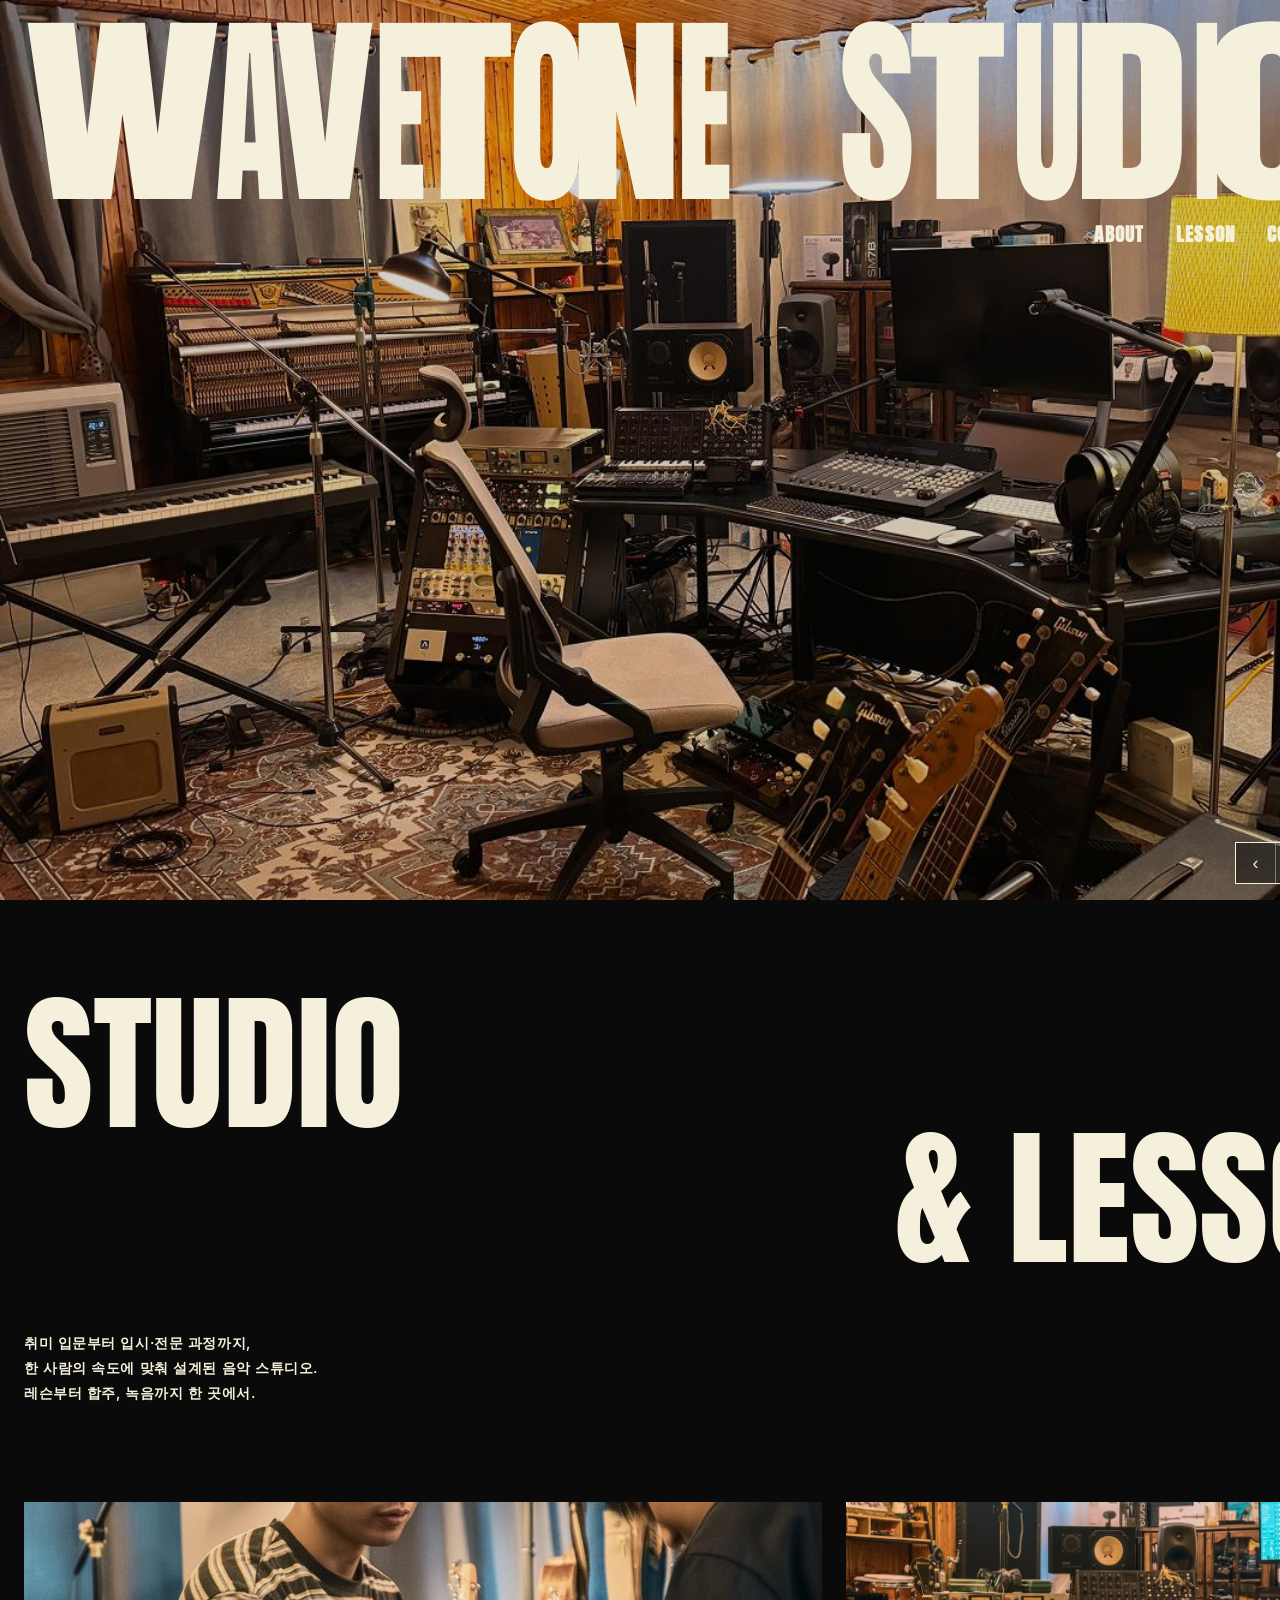
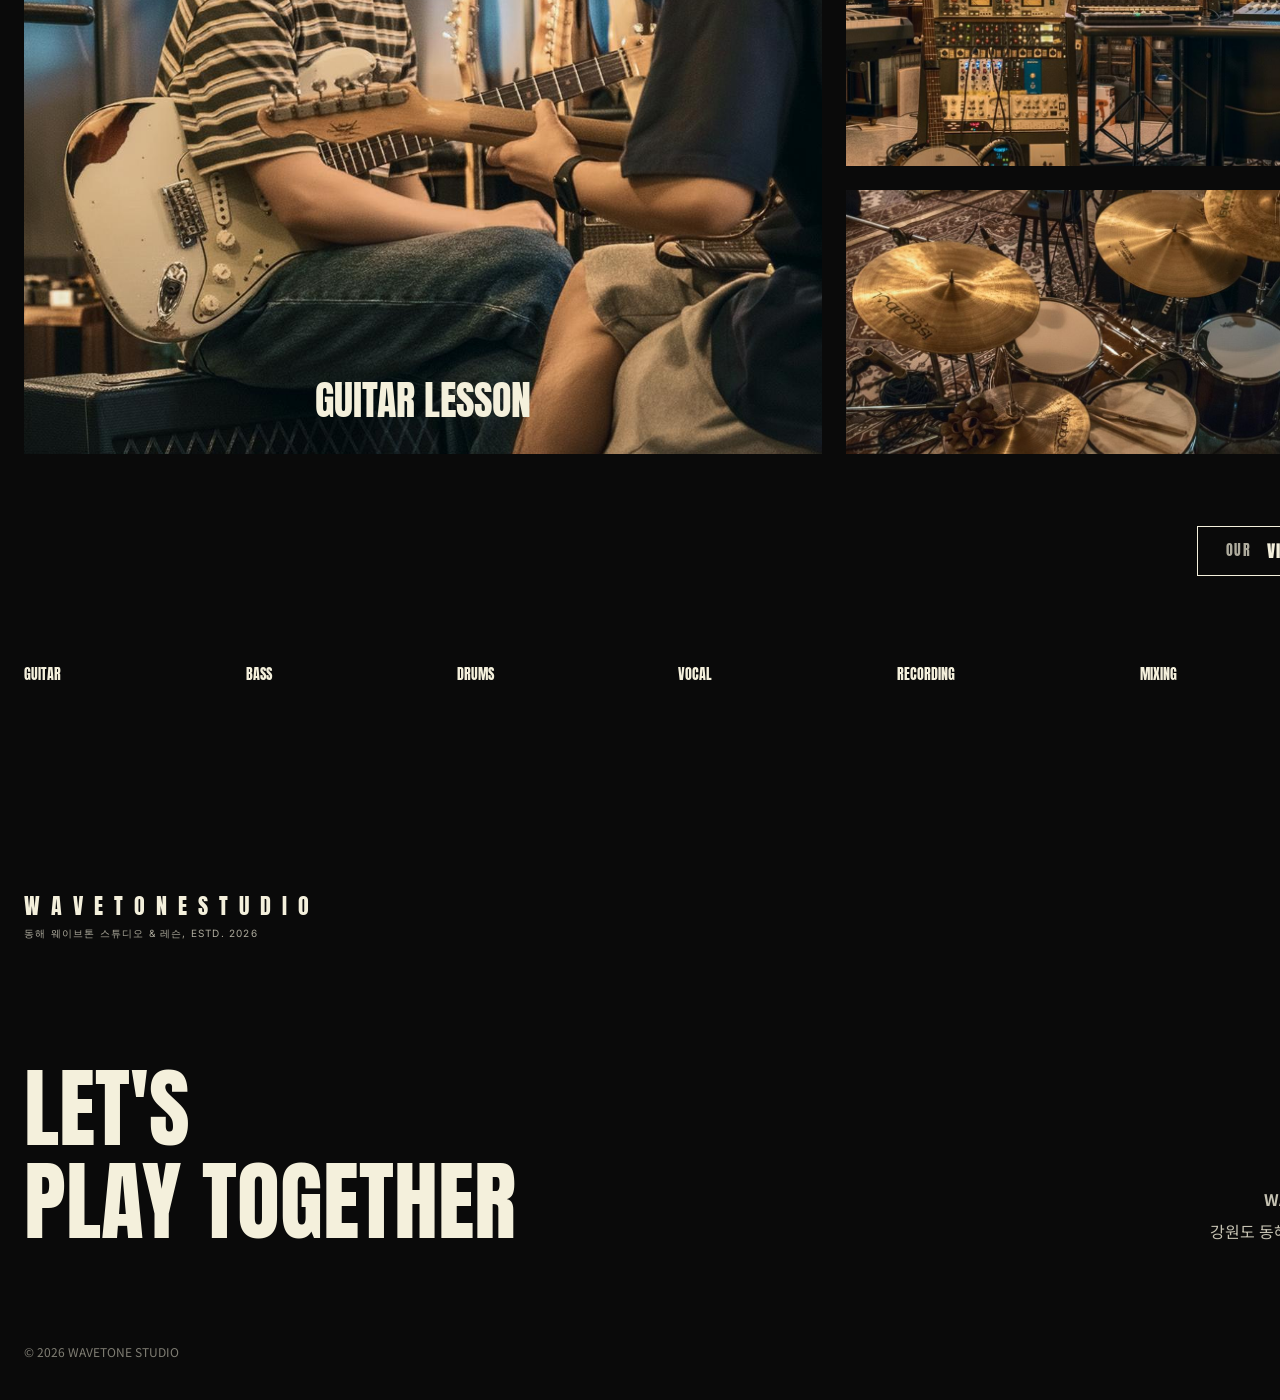
==== index.html @ f69ca67b "Initial release: Wavetone Studio website - Home: hero image slider, WAVETONE STUDIO wordmark, featur" ====
<!DOCTYPE html>
<html lang="ko">
<head>
<meta charset="utf-8">
<meta name="viewport" content="width=1440">
<title>Wavetone Studio</title>
<link rel="preconnect" href="https://fonts.googleapis.com">
<link rel="preconnect" href="https://fonts.gstatic.com" crossorigin>
<link href="https://fonts.googleapis.com/css2?family=Anton&family=IBM+Plex+Mono:wght@400;500&family=Inter:wght@400;600&family=Noto+Sans+KR:wght@400;500;600;700&display=swap" rel="stylesheet">
<style>
  html, body { margin: 0; padding: 0; background: #0A0A0A; }
  body { font-family: 'Noto Sans KR', sans-serif; color: #F4F0DC; -webkit-font-smoothing: antialiased; }
  a { color: #F4F0DC; text-decoration: none; }
  a:hover { color: #3055E8; }
  * { margin: 0; padding: 0; box-sizing: border-box; }
</style>
</head>
<body>
<div style="width: 1440px; margin: 0 auto; background: #0A0A0A;">

  <!-- Nav -->
  <div id="nav" style="position: fixed; top: 0; left: 50%; width: 1440px; margin-left: -720px; box-sizing: border-box; z-index: 50; display: flex; justify-content: flex-end; align-items: center; padding: 20px 24px; font-family: 'Anton', sans-serif; font-size: 19px; font-weight: 900; text-transform: uppercase; letter-spacing: 0.06em; transform: translateY(200px); will-change: transform;">
    <div style="display: flex; gap: 32px;">
      <a href="about.html" style="color: #F4F0DC;">About</a>
      <a href="lesson.html" style="color: #F4F0DC;">Lesson</a>
      <a href="https://www.instagram.com/wavetone_st/" target="_blank" rel="noopener" style="color: #F4F0DC;">Contact</a>
    </div>
  </div>

  <!-- Hero -->
  <section id="hero" style="position: sticky; top: 0; height: 900px; background: #0A0A0A; z-index: 0; overflow: hidden;">
    <div id="hero-images"></div>
    <div style="position: absolute; right: 20px; bottom: 16px; z-index: 3; display: flex; align-items: center; border: 1px solid #F4F0DC; background: rgba(10,10,10,0.45);">
      <button id="hero-prev" style="background: none; border: none; border-right: 1px solid rgba(244,240,220,0.4); color: #F4F0DC; width: 40px; height: 40px; font-size: 18px; cursor: pointer; padding: 0;">&#8249;</button>
      <a href="about.html#gallery" style="font-family: 'Apple Gothic', 'Noto Sans KR', sans-serif; font-size: 14px; font-weight: 500; letter-spacing: 0.1em; text-transform: uppercase; color: #F4F0DC; padding: 0 20px; line-height: 40px; transition: background 0.3s ease, color 0.3s ease;" onmouseover="this.style.background='#F4F0DC';this.style.color='#0A0A0A'" onmouseout="this.style.background='';this.style.color='#F4F0DC'">&#51204;&#52404; &#48372;&#44592;</a>
      <button id="hero-next" style="background: none; border: none; border-left: 1px solid rgba(244,240,220,0.4); color: #F4F0DC; width: 40px; height: 40px; font-size: 18px; cursor: pointer; padding: 0;">&#8250;</button>
    </div>
    <div id="hero-copy" style="position: absolute; top: 0; left: 0; right: 0; padding: 24px 24px 0 24px; will-change: transform, opacity;">
      <h1 style="font-family: 'Anton', sans-serif; font-weight: 400; font-size: 205px; line-height: 0.86; margin: 0; color: #F4F0DC; text-transform: uppercase; white-space: nowrap; display: flex; justify-content: space-between; align-items: baseline; width: 100%;"><span style="display: inline-block; transform: scaleX(1.35); transform-origin: left; margin-right: 0.19em;">W</span><span style="display: inline-block; transform: scaleX(0.7); transform-origin: left; margin-right: -0.23em;">A</span><span style="display: inline-block; transform: scaleX(1.05); transform-origin: left; margin-right: -0.01em;">V</span><span style="display: inline-block; transform: scaleX(0.6); transform-origin: left; margin-right: -0.26em;">E</span><span style="display: inline-block; transform: scaleX(1.25); transform-origin: left; margin-right: 0.05em;">T</span><span style="display: inline-block; transform: scaleX(0.75); transform-origin: left; margin-right: -0.22em;">O</span><span style="display: inline-block; transform: scaleX(1.1); transform-origin: left; margin-right: -0.01em;">N</span><span style="display: inline-block; transform: scaleX(0.65); transform-origin: left; margin-right: 0.35em;">E</span><span style="display: inline-block; transform: scaleX(0.8); transform-origin: left; margin-right: -0.15em;">S</span><span style="display: inline-block; transform: scaleX(1.2); transform-origin: left; margin-right: 0.08em;">T</span><span style="display: inline-block; transform: scaleX(0.7); transform-origin: left; margin-right: -0.21em;">U</span><span style="display: inline-block; transform: scaleX(1.15); transform-origin: left; margin-right: 0.06em;">D</span><span style="display: inline-block; transform: scaleX(0.6); transform-origin: left; margin-right: -0.03em;">I</span><span style="display: inline-block; transform: scaleX(1.35); transform-origin: right; margin-right: 0;">O</span><span style="font-family: 'Anton', sans-serif; font-size: 72px; font-weight: 700; align-self: flex-start; margin-left: 4px; line-height: 1; transform: none; letter-spacing: 0;">&trade;</span></h1>
    </div>
  </section>

  <!-- Featured -->
  <section id="featured" style="position: relative; z-index: 2; background: #0A0A0A; padding: 96px 24px 120px 24px; color: #F4F0DC; will-change: background-color;">
    <h2 style="font-family: 'Anton', sans-serif; font-weight: 400; font-size: 150px; line-height: 0.9; margin: 0; text-transform: uppercase;" data-scroll-only data-reveal>STUDIO</h2>
    <h2 style="font-family: 'Anton', sans-serif; font-weight: 400; font-size: 150px; line-height: 0.9; margin: 0; text-transform: uppercase; text-align: right;" data-scroll-only data-reveal>&amp; LESSON</h2>
    <p style="font-family: Inter, sans-serif; font-size: 14px; line-height: 1.8; text-transform: uppercase; letter-spacing: 0.04em; max-width: 380px; margin: 64px 0 0 0; font-weight: 600" data-reveal>취미 입문부터 입시·전문 과정까지,<br>한 사람의 속도에 맞춰 설계된 음악 스튜디오.<br>레슨부터 합주, 녹음까지 한 곳에서.</p>
    <div style="display: grid; grid-template-columns: minmax(0,1.4fr) minmax(0,1fr); column-gap: 24px; margin-top: 96px; align-items: end;" data-reveal>
      <a href="lesson.html" style="position: relative; overflow: hidden; display: block; cursor: pointer;">
        <img src="images/gallery-20.jpg" alt="Guitar Lesson" style="width: 100%; height: 552px; object-fit: cover; display: block; transition: transform 0.7s cubic-bezier(0.22,1,0.36,1);" onmouseover="this.style.transform='scale(1.03)'" onmouseout="this.style.transform=''">
        <p style="position: absolute; left: 0; right: 0; bottom: 32px; text-align: center; margin: 0; font-family: 'Anton', sans-serif; font-size: 40px; text-transform: uppercase; line-height: 1.1; color: #F4F0DC;">Guitar Lesson</p>
      </a>
      <div style="display: flex; flex-direction: column; gap: 24px;">
        <div style="position: relative; overflow: hidden;">
          <img src="images/gallery-21.jpg" alt="" style="width: 100%; height: 264px; object-fit: cover; display: block; transition: transform 0.7s cubic-bezier(0.22,1,0.36,1);" onmouseover="this.style.transform='scale(1.03)'" onmouseout="this.style.transform=''">
        </div>
        <div style="position: relative; overflow: hidden;">
          <img src="images/gallery-22.jpg" alt="" style="width: 100%; height: 264px; object-fit: cover; display: block; transition: transform 0.7s cubic-bezier(0.22,1,0.36,1);" onmouseover="this.style.transform='scale(1.03)'" onmouseout="this.style.transform=''">
        </div>
      </div>
    </div>
    <div style="display: flex; justify-content: flex-end; margin-top: 72px;" data-reveal>
      <a href="about.html#gallery" style="display: flex; align-items: center; gap: 16px; border: 1px solid #F4F0DC; padding: 12px 28px; font-family: 'Noto Sans KR', sans-serif; font-size: 13px; font-weight: 500; letter-spacing: 0.1em; text-transform: uppercase; color: #F4F0DC; transition: background 0.3s ease, color 0.3s ease;" onmouseover="this.style.background='#F4F0DC';this.style.color='#3055E8'" onmouseout="this.style.background='';this.style.color='#F4F0DC'">
        <span style="font-size: 14px; opacity: 0.7; font-family: Anton">OUR</span>
        <span style="font-weight: 900; font-family: Anton; font-size: 16px">View All</span>
        <span style="font-size: 14px; opacity: 0.7; font-family: Anton">SPACE</span>
      </a>
    </div>
    <div data-reveal style="display: flex; justify-content: space-between; margin-top: 88px; font-family: 'Noto Sans KR', sans-serif; font-size: 11px; text-transform: uppercase; opacity: 0.8;">
      <span style="font-family: Anton; font-size: 14px">Guitar</span><span style="font-family: Anton; font-size: 14px">Bass</span><span style="font-family: Anton; font-size: 14px">Drums</span><span style="font-family: Anton; font-size: 14px">Vocal</span><span style="font-family: Anton; font-size: 14px">Recording</span><span style="font-family: Anton; font-size: 14px">Mixing</span><span style="font-family: Anton; font-size: 14px">Ensemble</span>
    </div>
  </section>

  <!-- Footer -->
  <footer style="position: relative; z-index: 2; background: #0A0A0A; color: #F4F0DC; padding: 88px 24px 40px 24px;">
    <div style="display: grid; grid-template-columns: minmax(0,1.2fr) minmax(0,1fr); column-gap: 96px;">
      <div style="display: flex; flex-direction: column; justify-content: space-between;">
        <div>
          <div style="font-family: Anton, sans-serif; font-size: 22px; letter-spacing: 0.5em; text-transform: uppercase; line-height: 1.2">WAVETONESTUDIO</div>
          <div style="font-family: Inter, sans-serif; font-size: 10px; letter-spacing: 0.12em; text-transform: uppercase; opacity: 0.7; margin-top: 8px"><span style="letter-spacing: 1.2px;">동해 웨이브톤 스튜디오 &amp; 레슨,</span>&nbsp;ESTD. 2026</div>
        </div>
        <h2 data-reveal style="font-family: 'Anton', sans-serif; font-weight: 400; font-size: 88px; line-height: 1.06; margin: 120px 0 0 0; text-transform: uppercase;">Let's<br>Play Together</h2>
      </div>
      <div style="font-family: 'Noto Sans KR', sans-serif; font-size: 13px; line-height: 2; text-transform: uppercase; text-align: right; display: flex; flex-direction: column; justify-content: flex-end;">
        <p style="margin: 0; font-size: 16px">문의<br><a href="https://www.instagram.com/wavetone_st/" target="_blank" rel="noopener" style="color: #F4F0DC; text-decoration: underline; text-underline-offset: 4px;">@wavetone_st</a></p>
        <p style="margin: 48px 0 0 0; opacity: 0.8; font-size: 16px"><b>Wavetone Studio</b><br>강원도 동해시 한섬로 28-4, 2F</p>
      </div>
    </div>
    <div style="display: flex; justify-content: space-between; margin-top: 96px; font-family: 'Noto Sans KR', sans-serif; font-size: 10px; text-transform: uppercase; opacity: 0.5;">
      <span style="font-size: 12px">&copy; 2026 Wavetone Studio</span>
      <span style="font-size: 12px">Sound First</span>
    </div>
  </footer>
</div>

<script>
(function() {
  // Hero image slider
  var heroImgs = [
    'images/gallery-01.jpg',
    'images/gallery-02.jpg',
    'images/gallery-03.jpg',
    'images/gallery-07.jpg',
    'images/gallery-08.jpg',
    'images/gallery-20.jpg',
    'images/gallery-24.jpg'
  ];
  var currentHero = 0;
  var container = document.getElementById('hero-images');

  heroImgs.forEach(function(src, idx) {
    var img = document.createElement('img');
    img.src = src;
    img.alt = '';
    img.style.cssText = 'position:absolute;inset:0;width:100%;height:100%;object-fit:cover;opacity:' + (idx === 0 ? '0.82' : '0') + ';transition:opacity 0.6s ease;z-index:0;';
    container.appendChild(img);
  });

  function showHero(idx) {
    var imgs = container.querySelectorAll('img');
    imgs.forEach(function(img, i) {
      img.style.opacity = i === idx ? '0.82' : '0';
    });
    currentHero = idx;
  }

  document.getElementById('hero-next').addEventListener('click', function() {
    showHero((currentHero + 1) % heroImgs.length);
  });
  document.getElementById('hero-prev').addEventListener('click', function() {
    showHero((currentHero - 1 + heroImgs.length) % heroImgs.length);
  });

  // Autoplay
  setInterval(function() {
    if (document.hidden) return;
    showHero((currentHero + 1) % heroImgs.length);
  }, 6000);

  // Scroll reveal
  var revealEls = Array.from(document.querySelectorAll('[data-reveal]'));
  revealEls.forEach(function(el) {
    el.style.opacity = '0';
    el.style.transform = 'translateY(48px)';
    el.style.transition = 'opacity 0.9s cubic-bezier(0.22,1,0.36,1), transform 0.9s cubic-bezier(0.22,1,0.36,1)';
  });

  var scrolledOnce = false;
  var io = new IntersectionObserver(function(entries) {
    entries.forEach(function(en) {
      if (en.target.hasAttribute('data-scroll-only') && window.scrollY < 10) return;
      if (en.isIntersecting) {
        en.target.style.opacity = '1';
        en.target.style.transform = 'translateY(0)';
      } else {
        en.target.style.opacity = '0';
        en.target.style.transform = 'translateY(48px)';
      }
    });
  }, { threshold: 0.15 });
  revealEls.forEach(function(el) { io.observe(el); });

  // Scroll effects
  window.addEventListener('scroll', function() {
    var y = window.scrollY;

    // First scroll trigger for data-scroll-only elements
    if (y > 2 && !scrolledOnce) {
      scrolledOnce = true;
      document.querySelectorAll('[data-scroll-only]').forEach(function(el) {
        var r = el.getBoundingClientRect();
        if (r.top < window.innerHeight && r.bottom > 0) {
          el.style.opacity = '1';
          el.style.transform = 'translateY(0)';
        }
      });
    }

    // Featured section color transition (black -> blue)
    var feat = document.getElementById('featured');
    if (feat) {
      var t = Math.min(1, Math.max(0, y / 700));
      var mix = function(a, b) { return Math.round(a + (b - a) * t); };
      feat.style.backgroundColor = 'rgb(' + mix(10, 48) + ',' + mix(10, 85) + ',' + mix(10, 232) + ')';
    }

    // Nav slide in
    var nav = document.getElementById('nav');
    if (nav) nav.style.transform = 'translateY(' + Math.max(0, 200 - y) + 'px)';

    // Hero copy parallax fade
    var copy = document.getElementById('hero-copy');
    if (copy) {
      copy.style.transform = 'translateY(' + Math.min(y * 0.18, 160) + 'px)';
      copy.style.opacity = String(Math.max(0, 1 - y / 700));
    }
  }, { passive: true });
})();
</script>
</body>
</html>
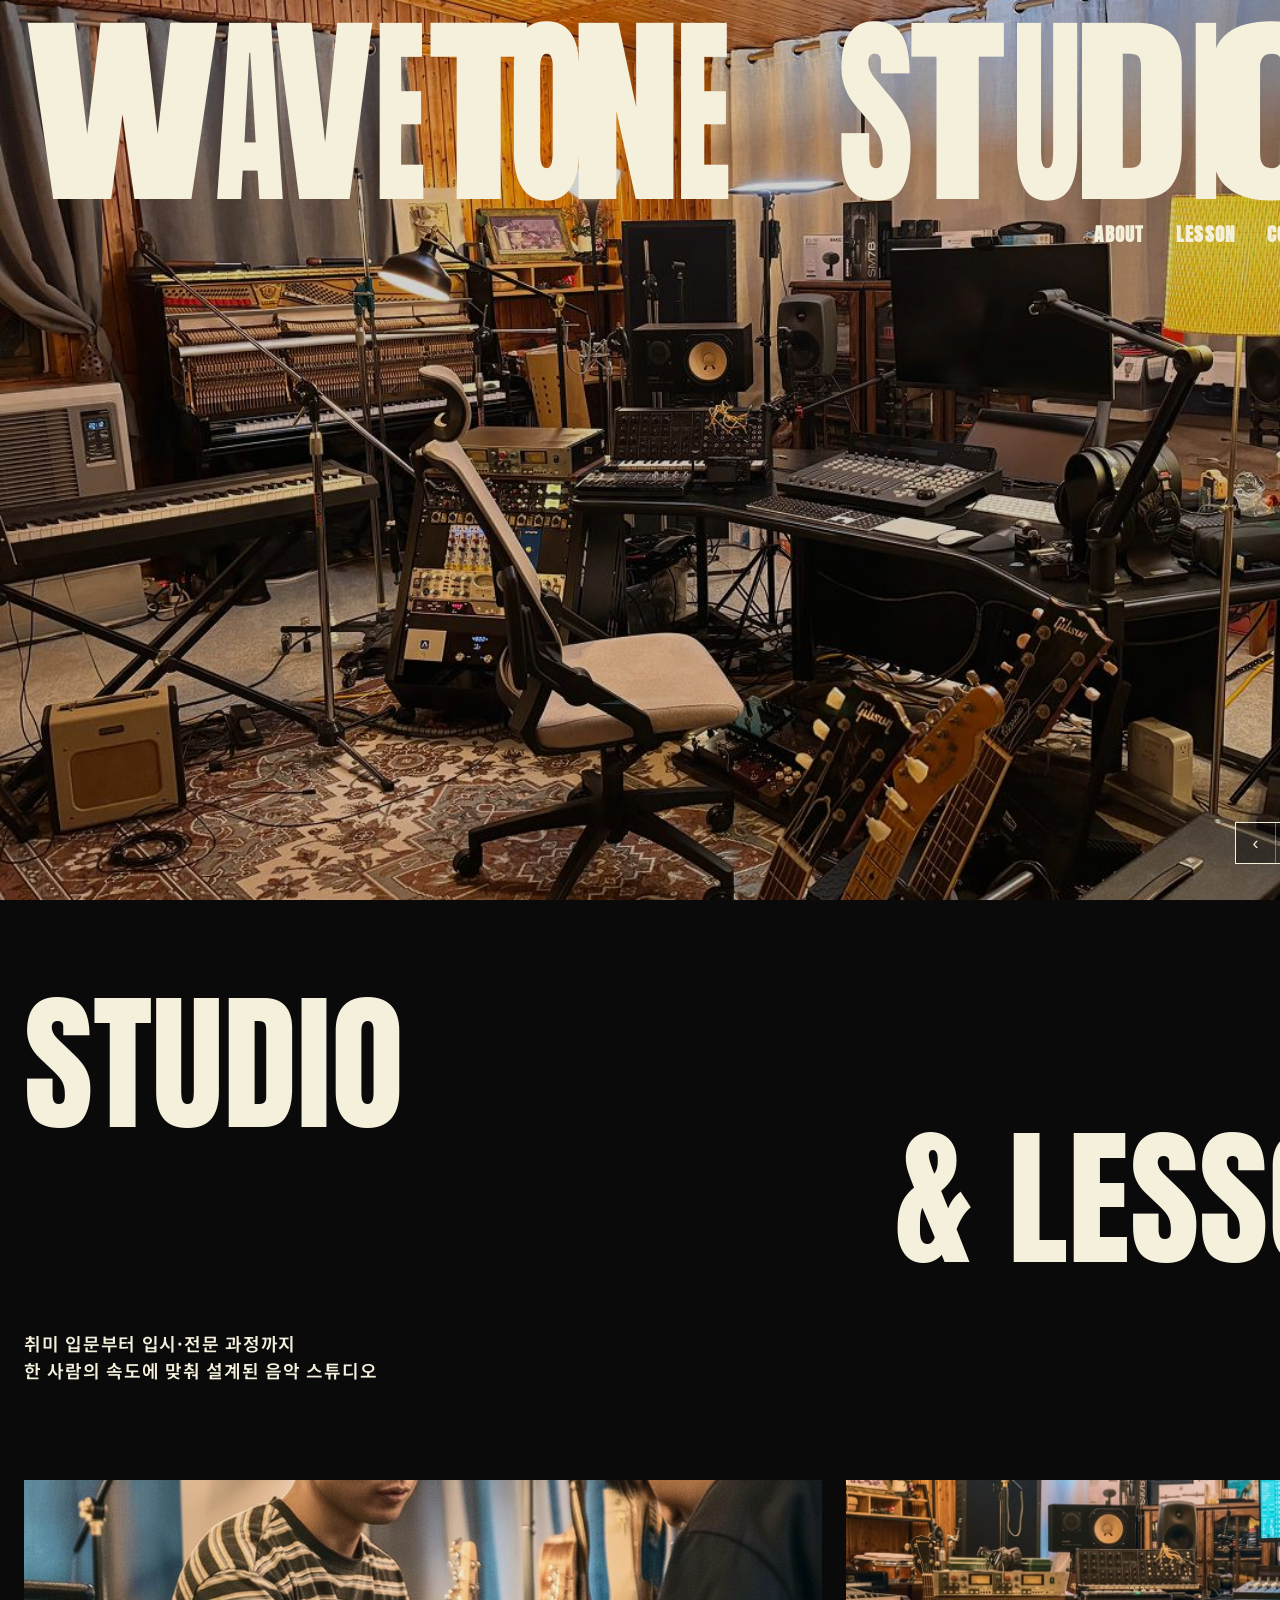
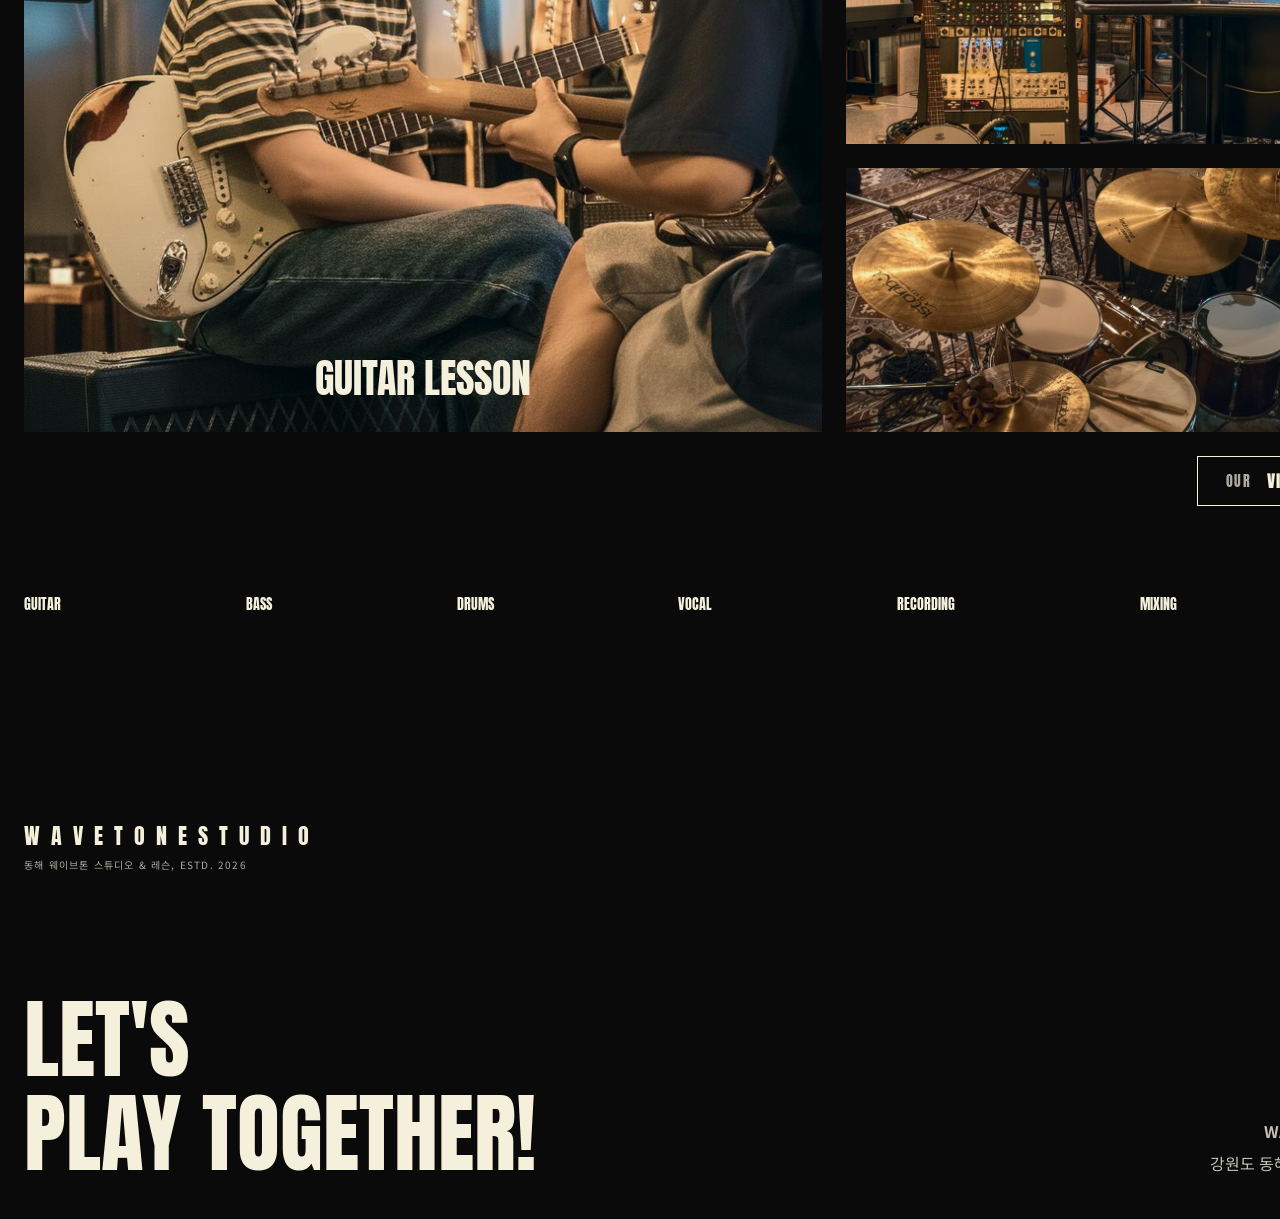
==== commit fc3163fe: "Apply design revision v2 - Hero controls: bottom 16px -> 36px - Wordmark E/T letter spacing adjusted" ====
--- a/index.html
+++ b/index.html
@@ -30,13 +30,13 @@
   <!-- Hero -->
   <section id="hero" style="position: sticky; top: 0; height: 900px; background: #0A0A0A; z-index: 0; overflow: hidden;">
     <div id="hero-images"></div>
-    <div style="position: absolute; right: 20px; bottom: 16px; z-index: 3; display: flex; align-items: center; border: 1px solid #F4F0DC; background: rgba(10,10,10,0.45);">
+    <div style="position: absolute; right: 20px; bottom: 36px; z-index: 3; display: flex; align-items: center; border: 1px solid #F4F0DC; background: rgba(10,10,10,0.45);">
       <button id="hero-prev" style="background: none; border: none; border-right: 1px solid rgba(244,240,220,0.4); color: #F4F0DC; width: 40px; height: 40px; font-size: 18px; cursor: pointer; padding: 0;">&#8249;</button>
-      <a href="about.html#gallery" style="font-family: 'Apple Gothic', 'Noto Sans KR', sans-serif; font-size: 14px; font-weight: 500; letter-spacing: 0.1em; text-transform: uppercase; color: #F4F0DC; padding: 0 20px; line-height: 40px; transition: background 0.3s ease, color 0.3s ease;" onmouseover="this.style.background='#F4F0DC';this.style.color='#0A0A0A'" onmouseout="this.style.background='';this.style.color='#F4F0DC'">&#51204;&#52404; &#48372;&#44592;</a>
+      <a href="about.html#gallery" style="font-family: 'Noto Sans KR', sans-serif; font-size: 14px; font-weight: 500; letter-spacing: 0.1em; text-transform: uppercase; color: #F4F0DC; padding: 0 20px; line-height: 40px; transition: background 0.3s ease, color 0.3s ease;" onmouseover="this.style.background='#F4F0DC';this.style.color='#0A0A0A'" onmouseout="this.style.background='';this.style.color='#F4F0DC'">&#51204;&#52404; &#48372;&#44592;</a>
       <button id="hero-next" style="background: none; border: none; border-left: 1px solid rgba(244,240,220,0.4); color: #F4F0DC; width: 40px; height: 40px; font-size: 18px; cursor: pointer; padding: 0;">&#8250;</button>
     </div>
     <div id="hero-copy" style="position: absolute; top: 0; left: 0; right: 0; padding: 24px 24px 0 24px; will-change: transform, opacity;">
-      <h1 style="font-family: 'Anton', sans-serif; font-weight: 400; font-size: 205px; line-height: 0.86; margin: 0; color: #F4F0DC; text-transform: uppercase; white-space: nowrap; display: flex; justify-content: space-between; align-items: baseline; width: 100%;"><span style="display: inline-block; transform: scaleX(1.35); transform-origin: left; margin-right: 0.19em;">W</span><span style="display: inline-block; transform: scaleX(0.7); transform-origin: left; margin-right: -0.23em;">A</span><span style="display: inline-block; transform: scaleX(1.05); transform-origin: left; margin-right: -0.01em;">V</span><span style="display: inline-block; transform: scaleX(0.6); transform-origin: left; margin-right: -0.26em;">E</span><span style="display: inline-block; transform: scaleX(1.25); transform-origin: left; margin-right: 0.05em;">T</span><span style="display: inline-block; transform: scaleX(0.75); transform-origin: left; margin-right: -0.22em;">O</span><span style="display: inline-block; transform: scaleX(1.1); transform-origin: left; margin-right: -0.01em;">N</span><span style="display: inline-block; transform: scaleX(0.65); transform-origin: left; margin-right: 0.35em;">E</span><span style="display: inline-block; transform: scaleX(0.8); transform-origin: left; margin-right: -0.15em;">S</span><span style="display: inline-block; transform: scaleX(1.2); transform-origin: left; margin-right: 0.08em;">T</span><span style="display: inline-block; transform: scaleX(0.7); transform-origin: left; margin-right: -0.21em;">U</span><span style="display: inline-block; transform: scaleX(1.15); transform-origin: left; margin-right: 0.06em;">D</span><span style="display: inline-block; transform: scaleX(0.6); transform-origin: left; margin-right: -0.03em;">I</span><span style="display: inline-block; transform: scaleX(1.35); transform-origin: right; margin-right: 0;">O</span><span style="font-family: 'Anton', sans-serif; font-size: 72px; font-weight: 700; align-self: flex-start; margin-left: 4px; line-height: 1; transform: none; letter-spacing: 0;">&trade;</span></h1>
+      <h1 style="font-family: 'Anton', sans-serif; font-weight: 400; font-size: 205px; line-height: 0.86; margin: 0; color: #F4F0DC; text-transform: uppercase; white-space: nowrap; display: flex; justify-content: space-between; align-items: baseline; width: 100%;"><span style="display: inline-block; transform: scaleX(1.35); transform-origin: left; margin-right: 0.19em;">W</span><span style="display: inline-block; transform: scaleX(0.7); transform-origin: left; margin-right: -0.23em;">A</span><span style="display: inline-block; transform: scaleX(1.05); transform-origin: left; margin-right: -0.01em;">V</span><span style="display: inline-block; transform: scaleX(0.6); transform-origin: left; margin-right: -0.18em;">E</span><span style="display: inline-block; transform: scaleX(1.25); transform-origin: left; margin-right: -0.03em;">T</span><span style="display: inline-block; transform: scaleX(0.75); transform-origin: left; margin-right: -0.22em;">O</span><span style="display: inline-block; transform: scaleX(1.1); transform-origin: left; margin-right: -0.01em;">N</span><span style="display: inline-block; transform: scaleX(0.65); transform-origin: left; margin-right: 0.35em;">E</span><span style="display: inline-block; transform: scaleX(0.8); transform-origin: left; margin-right: -0.15em;">S</span><span style="display: inline-block; transform: scaleX(1.2); transform-origin: left; margin-right: 0.08em;">T</span><span style="display: inline-block; transform: scaleX(0.7); transform-origin: left; margin-right: -0.21em;">U</span><span style="display: inline-block; transform: scaleX(1.15); transform-origin: left; margin-right: 0.06em;">D</span><span style="display: inline-block; transform: scaleX(0.6); transform-origin: left; margin-right: -0.03em;">I</span><span style="display: inline-block; transform: scaleX(1.35); transform-origin: right; margin-right: 0;">O</span><span style="font-family: 'Anton', sans-serif; font-size: 72px; font-weight: 700; align-self: flex-start; margin-left: 4px; line-height: 1; transform: none; letter-spacing: 0;">&trade;</span></h1>
     </div>
   </section>
 
@@ -44,7 +44,7 @@
   <section id="featured" style="position: relative; z-index: 2; background: #0A0A0A; padding: 96px 24px 120px 24px; color: #F4F0DC; will-change: background-color;">
     <h2 style="font-family: 'Anton', sans-serif; font-weight: 400; font-size: 150px; line-height: 0.9; margin: 0; text-transform: uppercase;" data-scroll-only data-reveal>STUDIO</h2>
     <h2 style="font-family: 'Anton', sans-serif; font-weight: 400; font-size: 150px; line-height: 0.9; margin: 0; text-transform: uppercase; text-align: right;" data-scroll-only data-reveal>&amp; LESSON</h2>
-    <p style="font-family: Inter, sans-serif; font-size: 14px; line-height: 1.8; text-transform: uppercase; letter-spacing: 0.04em; max-width: 380px; margin: 64px 0 0 0; font-weight: 600" data-reveal>취미 입문부터 입시·전문 과정까지,<br>한 사람의 속도에 맞춰 설계된 음악 스튜디오.<br>레슨부터 합주, 녹음까지 한 곳에서.</p>
+    <p style="font-family: 'Noto Sans KR', sans-serif; font-size: 18px; line-height: 1.5; text-transform: uppercase; letter-spacing: 0.04em; max-width: 380px; margin: 64px 0 0 0; font-weight: 600" data-reveal>취미 입문부터 입시·전문 과정까지<br>한 사람의 속도에 맞춰 설계된 음악 스튜디오<br></p>
     <div style="display: grid; grid-template-columns: minmax(0,1.4fr) minmax(0,1fr); column-gap: 24px; margin-top: 96px; align-items: end;" data-reveal>
       <a href="lesson.html" style="position: relative; overflow: hidden; display: block; cursor: pointer;">
         <img src="images/gallery-20.jpg" alt="Guitar Lesson" style="width: 100%; height: 552px; object-fit: cover; display: block; transition: transform 0.7s cubic-bezier(0.22,1,0.36,1);" onmouseover="this.style.transform='scale(1.03)'" onmouseout="this.style.transform=''">
@@ -59,7 +59,7 @@
         </div>
       </div>
     </div>
-    <div style="display: flex; justify-content: flex-end; margin-top: 72px;" data-reveal>
+    <div style="display: flex; justify-content: flex-end; margin-top: 24px;" data-reveal>
       <a href="about.html#gallery" style="display: flex; align-items: center; gap: 16px; border: 1px solid #F4F0DC; padding: 12px 28px; font-family: 'Noto Sans KR', sans-serif; font-size: 13px; font-weight: 500; letter-spacing: 0.1em; text-transform: uppercase; color: #F4F0DC; transition: background 0.3s ease, color 0.3s ease;" onmouseover="this.style.background='#F4F0DC';this.style.color='#3055E8'" onmouseout="this.style.background='';this.style.color='#F4F0DC'">
         <span style="font-size: 14px; opacity: 0.7; font-family: Anton">OUR</span>
         <span style="font-weight: 900; font-family: Anton; font-size: 16px">View All</span>
@@ -77,18 +77,14 @@
       <div style="display: flex; flex-direction: column; justify-content: space-between;">
         <div>
           <div style="font-family: Anton, sans-serif; font-size: 22px; letter-spacing: 0.5em; text-transform: uppercase; line-height: 1.2">WAVETONESTUDIO</div>
-          <div style="font-family: Inter, sans-serif; font-size: 10px; letter-spacing: 0.12em; text-transform: uppercase; opacity: 0.7; margin-top: 8px"><span style="letter-spacing: 1.2px;">동해 웨이브톤 스튜디오 &amp; 레슨,</span>&nbsp;ESTD. 2026</div>
+          <div style="font-family: 'Noto Sans KR', sans-serif; font-size: 10px; letter-spacing: 0.12em; text-transform: uppercase; opacity: 0.7; margin-top: 8px"><span style="letter-spacing: 1.2px;">동해 웨이브톤 스튜디오 &amp; 레슨,</span>&nbsp;ESTD. 2026</div>
         </div>
-        <h2 data-reveal style="font-family: 'Anton', sans-serif; font-weight: 400; font-size: 88px; line-height: 1.06; margin: 120px 0 0 0; text-transform: uppercase;">Let's<br>Play Together</h2>
+        <h2 data-reveal style="font-family: 'Anton', sans-serif; font-weight: 400; font-size: 88px; line-height: 1.06; margin: 120px 0 0 0; text-transform: uppercase;">Let's<br>Play Together!</h2>
       </div>
       <div style="font-family: 'Noto Sans KR', sans-serif; font-size: 13px; line-height: 2; text-transform: uppercase; text-align: right; display: flex; flex-direction: column; justify-content: flex-end;">
-        <p style="margin: 0; font-size: 16px">문의<br><a href="https://www.instagram.com/wavetone_st/" target="_blank" rel="noopener" style="color: #F4F0DC; text-decoration: underline; text-underline-offset: 4px;">@wavetone_st</a></p>
-        <p style="margin: 48px 0 0 0; opacity: 0.8; font-size: 16px"><b>Wavetone Studio</b><br>강원도 동해시 한섬로 28-4, 2F</p>
+        <p style="margin: 0; font-size: 16px; font-family: 'Noto Sans KR', sans-serif">문의<br><a href="https://www.instagram.com/wavetone_st/" target="_blank" rel="noopener" style="color: #F4F0DC; text-decoration: underline; text-underline-offset: 4px;">@wavetone_st</a></p>
+        <p style="margin: 48px 0 0 0; opacity: 0.8; font-size: 16px; font-family: 'Noto Sans KR', sans-serif"><b style="font-family: 'Noto Sans KR', sans-serif">Wavetone Studio</b><br>강원도 동해시 한섬로 28-4, 2F</p>
       </div>
-    </div>
-    <div style="display: flex; justify-content: space-between; margin-top: 96px; font-family: 'Noto Sans KR', sans-serif; font-size: 10px; text-transform: uppercase; opacity: 0.5;">
-      <span style="font-size: 12px">&copy; 2026 Wavetone Studio</span>
-      <span style="font-size: 12px">Sound First</span>
     </div>
   </footer>
 </div>
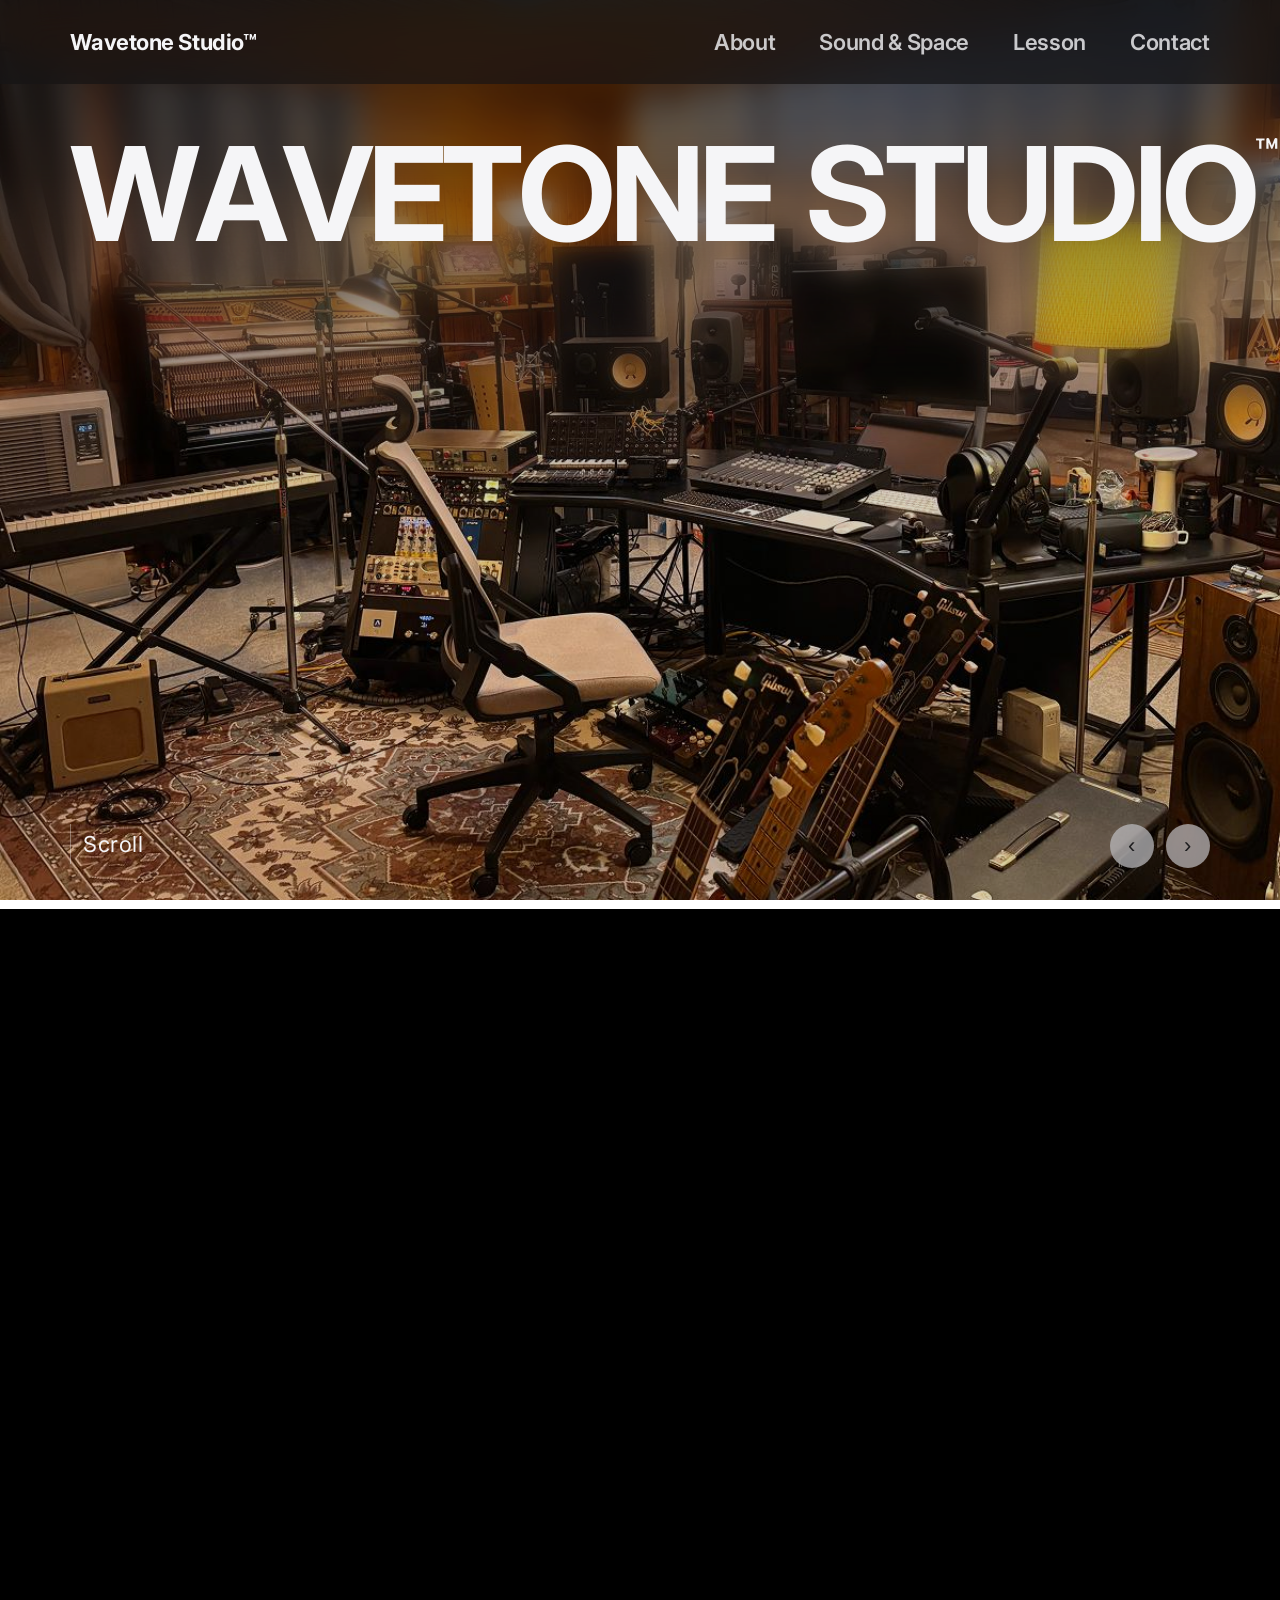
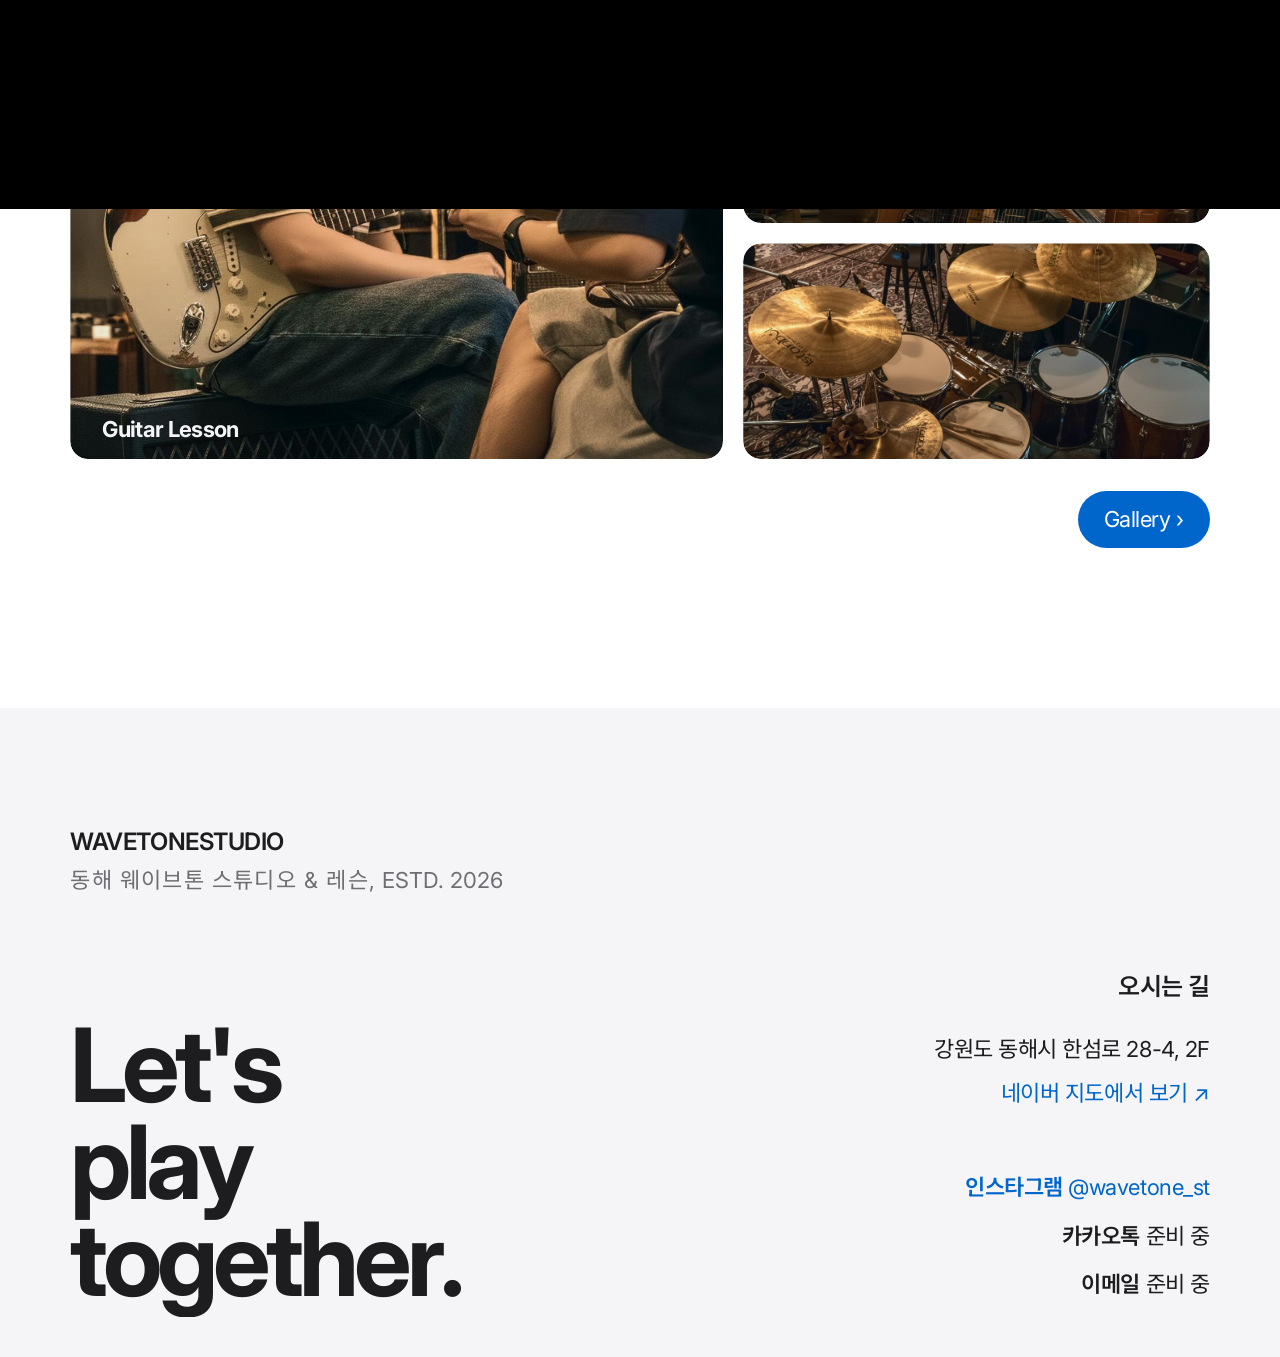
==== commit 961674b9: "Redesign site with v5: Apple-style UI, mobile responsive, new pages - Complete redesign with externa" ====
--- a/index.html
+++ b/index.html
@@ -1,197 +1,195 @@
 <!DOCTYPE html>
 <html lang="ko">
 <head>
+<!-- ✏️ 여기만 고치면 됨: 푸터의 카카오톡 ID / 이메일 (contact-lines), 전화번호(주석 처리됨 — 사업자 등록 후 활성화) -->
 <meta charset="utf-8">
-<meta name="viewport" content="width=1440">
-<title>Wavetone Studio</title>
+<meta name="viewport" content="width=device-width, initial-scale=1">
+<title>Wavetone Studio — 동해 음악 스튜디오 &amp; 레슨</title>
+<meta name="description" content="동해 웨이브톤 스튜디오. 실제 음악 제작 환경에서 배우는 기타 레슨, 합주, 녹음.">
+<link rel="canonical" href="https://sungju3115.github.io/wavetone_studio/">
+<meta property="og:type" content="website">
+<meta property="og:title" content="Wavetone Studio — 동해 음악 스튜디오 &amp; 레슨">
+<meta property="og:description" content="실제 음악 제작 환경에서 배우는 기타 레슨, 합주, 녹음. 강원도 동해.">
+<meta property="og:image" content="https://sungju3115.github.io/wavetone_studio/images/k-005.jpg">
+<meta property="og:url" content="https://sungju3115.github.io/wavetone_studio/">
+<meta name="twitter:card" content="summary_large_image">
+<meta name="theme-color" content="#000000">
+<link rel="icon" href="favicon.svg" type="image/svg+xml">
 <link rel="preconnect" href="https://fonts.googleapis.com">
 <link rel="preconnect" href="https://fonts.gstatic.com" crossorigin>
-<link href="https://fonts.googleapis.com/css2?family=Anton&family=IBM+Plex+Mono:wght@400;500&family=Inter:wght@400;600&family=Noto+Sans+KR:wght@400;500;600;700&display=swap" rel="stylesheet">
-<style>
-  html, body { margin: 0; padding: 0; background: #0A0A0A; }
-  body { font-family: 'Noto Sans KR', sans-serif; color: #F4F0DC; -webkit-font-smoothing: antialiased; }
-  a { color: #F4F0DC; text-decoration: none; }
-  a:hover { color: #3055E8; }
-  * { margin: 0; padding: 0; box-sizing: border-box; }
-</style>
+<link rel="stylesheet" href="https://fonts.googleapis.com/css2?family=Inter:wght@300;400;600;700&amp;family=Noto+Sans+KR:wght@400;500;600;700&amp;display=swap">
+<link rel="stylesheet" href="style.css">
+<link rel="stylesheet" href="apple.css">
+<script>document.documentElement.classList.add('m-js');</script>
 </head>
 <body>
-<div style="width: 1440px; margin: 0 auto; background: #0A0A0A;">
+<div class="page">
 
-  <!-- Nav -->
-  <div id="nav" style="position: fixed; top: 0; left: 50%; width: 1440px; margin-left: -720px; box-sizing: border-box; z-index: 50; display: flex; justify-content: flex-end; align-items: center; padding: 20px 24px; font-family: 'Anton', sans-serif; font-size: 19px; font-weight: 900; text-transform: uppercase; letter-spacing: 0.06em; transform: translateY(200px); will-change: transform;">
-    <div style="display: flex; gap: 32px;">
-      <a href="about.html" style="color: #F4F0DC;">About</a>
-      <a href="lesson.html" style="color: #F4F0DC;">Lesson</a>
-      <a href="https://www.instagram.com/wavetone_st/" target="_blank" rel="noopener" style="color: #F4F0DC;">Contact</a>
+  <nav class="site-nav site-nav--home" aria-label="주 메뉴">
+    <div class="nav-links nav-shift">
+      <a href="about.html">About</a>
+      <a href="gear.html">Sound & Space</a>
+      <a href="lesson.html">Lesson</a>
+      <a href="https://www.instagram.com/wavetone_st/" target="_blank" rel="noopener">Contact</a>
     </div>
+    <button class="hamburger" aria-label="메뉴 열기">☰</button>
+  </nav>
+  <div class="menu-backdrop" aria-hidden="true"></div>
+  <div class="mobile-menu" aria-label="모바일 메뉴">
+    <button class="menu-close" aria-label="메뉴 닫기">×</button>
+    <a href="index.html">Home</a>
+    <a href="about.html">About</a>
+    <a href="gear.html">Sound & Space</a>
+    <a href="lesson.html">Lesson</a>
+    <a href="https://www.instagram.com/wavetone_st/" target="_blank" rel="noopener">Contact</a>
   </div>
 
-  <!-- Hero -->
-  <section id="hero" style="position: sticky; top: 0; height: 900px; background: #0A0A0A; z-index: 0; overflow: hidden;">
-    <div id="hero-images"></div>
-    <div style="position: absolute; right: 20px; bottom: 36px; z-index: 3; display: flex; align-items: center; border: 1px solid #F4F0DC; background: rgba(10,10,10,0.45);">
-      <button id="hero-prev" style="background: none; border: none; border-right: 1px solid rgba(244,240,220,0.4); color: #F4F0DC; width: 40px; height: 40px; font-size: 18px; cursor: pointer; padding: 0;">&#8249;</button>
-      <a href="about.html#gallery" style="font-family: 'Noto Sans KR', sans-serif; font-size: 14px; font-weight: 500; letter-spacing: 0.1em; text-transform: uppercase; color: #F4F0DC; padding: 0 20px; line-height: 40px; transition: background 0.3s ease, color 0.3s ease;" onmouseover="this.style.background='#F4F0DC';this.style.color='#0A0A0A'" onmouseout="this.style.background='';this.style.color='#F4F0DC'">&#51204;&#52404; &#48372;&#44592;</a>
-      <button id="hero-next" style="background: none; border: none; border-left: 1px solid rgba(244,240,220,0.4); color: #F4F0DC; width: 40px; height: 40px; font-size: 18px; cursor: pointer; padding: 0;">&#8250;</button>
+  <section class="hero" aria-label="히어로">
+    <img class="hero-slide active" src="images/k-005.jpg" alt="웨이브톤 스튜디오 컨트롤 룸 — 레코딩 데스크와 모니터 스피커">
+    <img class="hero-slide" src="images/hero-b.jpg" alt="스튜디오 라이브 룸 전경">
+    <img class="hero-slide" src="images/hero-a.jpg" alt="스튜디오 내부 — 악기와 장비">
+    <img class="hero-slide" src="images/g-6445.jpg" alt="빈티지 Fender 기타 앰프 진열">
+    <div class="hero-controls">
+      <button class="hero-prev" aria-label="이전 사진">‹</button>
+      <button class="hero-next" aria-label="다음 사진">›</button>
     </div>
-    <div id="hero-copy" style="position: absolute; top: 0; left: 0; right: 0; padding: 24px 24px 0 24px; will-change: transform, opacity;">
-      <h1 style="font-family: 'Anton', sans-serif; font-weight: 400; font-size: 205px; line-height: 0.86; margin: 0; color: #F4F0DC; text-transform: uppercase; white-space: nowrap; display: flex; justify-content: space-between; align-items: baseline; width: 100%;"><span style="display: inline-block; transform: scaleX(1.35); transform-origin: left; margin-right: 0.19em;">W</span><span style="display: inline-block; transform: scaleX(0.7); transform-origin: left; margin-right: -0.23em;">A</span><span style="display: inline-block; transform: scaleX(1.05); transform-origin: left; margin-right: -0.01em;">V</span><span style="display: inline-block; transform: scaleX(0.6); transform-origin: left; margin-right: -0.18em;">E</span><span style="display: inline-block; transform: scaleX(1.25); transform-origin: left; margin-right: -0.03em;">T</span><span style="display: inline-block; transform: scaleX(0.75); transform-origin: left; margin-right: -0.22em;">O</span><span style="display: inline-block; transform: scaleX(1.1); transform-origin: left; margin-right: -0.01em;">N</span><span style="display: inline-block; transform: scaleX(0.65); transform-origin: left; margin-right: 0.35em;">E</span><span style="display: inline-block; transform: scaleX(0.8); transform-origin: left; margin-right: -0.15em;">S</span><span style="display: inline-block; transform: scaleX(1.2); transform-origin: left; margin-right: 0.08em;">T</span><span style="display: inline-block; transform: scaleX(0.7); transform-origin: left; margin-right: -0.21em;">U</span><span style="display: inline-block; transform: scaleX(1.15); transform-origin: left; margin-right: 0.06em;">D</span><span style="display: inline-block; transform: scaleX(0.6); transform-origin: left; margin-right: -0.03em;">I</span><span style="display: inline-block; transform: scaleX(1.35); transform-origin: right; margin-right: 0;">O</span><span style="font-family: 'Anton', sans-serif; font-size: 72px; font-weight: 700; align-self: flex-start; margin-left: 4px; line-height: 1; transform: none; letter-spacing: 0;">&trade;</span></h1>
+    <div class="hero-copy">
+      <h1>
+        <span class="sr-only">Wavetone Studio — 동해 음악 스튜디오 &amp; 레슨</span>
+        <span class="wordmark" aria-hidden="true"><span>WAVETONE</span><span>STUDIO<span class="tm">™</span></span></span>
+        <span class="wordmark-mobile" aria-hidden="true">WAVETONE<br>STUDIO™</span>
+      </h1>
     </div>
   </section>
 
-  <!-- Featured -->
-  <section id="featured" style="position: relative; z-index: 2; background: #0A0A0A; padding: 96px 24px 120px 24px; color: #F4F0DC; will-change: background-color;">
-    <h2 style="font-family: 'Anton', sans-serif; font-weight: 400; font-size: 150px; line-height: 0.9; margin: 0; text-transform: uppercase;" data-scroll-only data-reveal>STUDIO</h2>
-    <h2 style="font-family: 'Anton', sans-serif; font-weight: 400; font-size: 150px; line-height: 0.9; margin: 0; text-transform: uppercase; text-align: right;" data-scroll-only data-reveal>&amp; LESSON</h2>
-    <p style="font-family: 'Noto Sans KR', sans-serif; font-size: 18px; line-height: 1.5; text-transform: uppercase; letter-spacing: 0.04em; max-width: 380px; margin: 64px 0 0 0; font-weight: 600" data-reveal>취미 입문부터 입시·전문 과정까지<br>한 사람의 속도에 맞춰 설계된 음악 스튜디오<br></p>
-    <div style="display: grid; grid-template-columns: minmax(0,1.4fr) minmax(0,1fr); column-gap: 24px; margin-top: 96px; align-items: end;" data-reveal>
-      <a href="lesson.html" style="position: relative; overflow: hidden; display: block; cursor: pointer;">
-        <img src="images/gallery-20.jpg" alt="Guitar Lesson" style="width: 100%; height: 552px; object-fit: cover; display: block; transition: transform 0.7s cubic-bezier(0.22,1,0.36,1);" onmouseover="this.style.transform='scale(1.03)'" onmouseout="this.style.transform=''">
-        <p style="position: absolute; left: 0; right: 0; bottom: 32px; text-align: center; margin: 0; font-family: 'Anton', sans-serif; font-size: 40px; text-transform: uppercase; line-height: 1.1; color: #F4F0DC;">Guitar Lesson</p>
+  <section class="featured" aria-label="스튜디오 소개">
+    <h2 class="display-xl" data-scroll-only data-reveal>Studio</h2>
+    <h2 class="display-xl right" data-scroll-only data-reveal>&amp; Lesson.</h2>
+    <p class="featured-lede" data-reveal>취미 입문부터 입시·전문 과정까지<br>한 사람의 속도에 맞춰 설계된 음악 스튜디오</p>
+    <div class="featured-grid" data-reveal>
+      <a class="img-frame big" href="lesson.html">
+        <img src="images/lesson-strat.jpg" alt="스트라토캐스터를 연주하는 일렉 기타 레슨 장면">
+        <p class="frame-label">Guitar Lesson</p>
       </a>
-      <div style="display: flex; flex-direction: column; gap: 24px;">
-        <div style="position: relative; overflow: hidden;">
-          <img src="images/gallery-21.jpg" alt="" style="width: 100%; height: 264px; object-fit: cover; display: block; transition: transform 0.7s cubic-bezier(0.22,1,0.36,1);" onmouseover="this.style.transform='scale(1.03)'" onmouseout="this.style.transform=''">
-        </div>
-        <div style="position: relative; overflow: hidden;">
-          <img src="images/gallery-22.jpg" alt="" style="width: 100%; height: 264px; object-fit: cover; display: block; transition: transform 0.7s cubic-bezier(0.22,1,0.36,1);" onmouseover="this.style.transform='scale(1.03)'" onmouseout="this.style.transform=''">
-        </div>
+      <div class="stack">
+        <div class="img-frame small"><img src="images/guitars-wall.jpg" alt="스탠드에 진열된 기타들"></div>
+        <div class="img-frame small"><img src="images/drums.jpg" alt="합주실의 드럼 세트"></div>
       </div>
     </div>
-    <div style="display: flex; justify-content: flex-end; margin-top: 24px;" data-reveal>
-      <a href="about.html#gallery" style="display: flex; align-items: center; gap: 16px; border: 1px solid #F4F0DC; padding: 12px 28px; font-family: 'Noto Sans KR', sans-serif; font-size: 13px; font-weight: 500; letter-spacing: 0.1em; text-transform: uppercase; color: #F4F0DC; transition: background 0.3s ease, color 0.3s ease;" onmouseover="this.style.background='#F4F0DC';this.style.color='#3055E8'" onmouseout="this.style.background='';this.style.color='#F4F0DC'">
-        <span style="font-size: 14px; opacity: 0.7; font-family: Anton">OUR</span>
-        <span style="font-weight: 900; font-family: Anton; font-size: 16px">View All</span>
-        <span style="font-size: 14px; opacity: 0.7; font-family: Anton">SPACE</span>
-      </a>
-    </div>
-    <div data-reveal style="display: flex; justify-content: space-between; margin-top: 88px; font-family: 'Noto Sans KR', sans-serif; font-size: 11px; text-transform: uppercase; opacity: 0.8;">
-      <span style="font-family: Anton; font-size: 14px">Guitar</span><span style="font-family: Anton; font-size: 14px">Bass</span><span style="font-family: Anton; font-size: 14px">Drums</span><span style="font-family: Anton; font-size: 14px">Vocal</span><span style="font-family: Anton; font-size: 14px">Recording</span><span style="font-family: Anton; font-size: 14px">Mixing</span><span style="font-family: Anton; font-size: 14px">Ensemble</span>
+    <div class="view-all-row" data-reveal>
+      <a class="btn-outline" href="about.html#gallery"><span class="main">Gallery</span></a>
     </div>
   </section>
 
-  <!-- Footer -->
-  <footer style="position: relative; z-index: 2; background: #0A0A0A; color: #F4F0DC; padding: 88px 24px 40px 24px;">
-    <div style="display: grid; grid-template-columns: minmax(0,1.2fr) minmax(0,1fr); column-gap: 96px;">
-      <div style="display: flex; flex-direction: column; justify-content: space-between;">
+  <footer id="contact" class="footer-home">
+    <div class="cols">
+      <div class="left">
         <div>
-          <div style="font-family: Anton, sans-serif; font-size: 22px; letter-spacing: 0.5em; text-transform: uppercase; line-height: 1.2">WAVETONESTUDIO</div>
-          <div style="font-family: 'Noto Sans KR', sans-serif; font-size: 10px; letter-spacing: 0.12em; text-transform: uppercase; opacity: 0.7; margin-top: 8px"><span style="letter-spacing: 1.2px;">동해 웨이브톤 스튜디오 &amp; 레슨,</span>&nbsp;ESTD. 2026</div>
+          <div class="footer-brand">WAVETONESTUDIO</div>
+          <div class="footer-tag"><span style="letter-spacing: 1.2px;">동해 웨이브톤 스튜디오 &amp; 레슨,</span>&nbsp;ESTD. 2026</div>
         </div>
-        <h2 data-reveal style="font-family: 'Anton', sans-serif; font-weight: 400; font-size: 88px; line-height: 1.06; margin: 120px 0 0 0; text-transform: uppercase;">Let's<br>Play Together!</h2>
+        <h2 class="footer-slogan" data-reveal>Let's<br>play together.</h2>
       </div>
-      <div style="font-family: 'Noto Sans KR', sans-serif; font-size: 13px; line-height: 2; text-transform: uppercase; text-align: right; display: flex; flex-direction: column; justify-content: flex-end;">
-        <p style="margin: 0; font-size: 16px; font-family: 'Noto Sans KR', sans-serif">문의<br><a href="https://www.instagram.com/wavetone_st/" target="_blank" rel="noopener" style="color: #F4F0DC; text-decoration: underline; text-underline-offset: 4px;">@wavetone_st</a></p>
-        <p style="margin: 48px 0 0 0; opacity: 0.8; font-size: 16px; font-family: 'Noto Sans KR', sans-serif"><b style="font-family: 'Noto Sans KR', sans-serif">Wavetone Studio</b><br>강원도 동해시 한섬로 28-4, 2F</p>
+      <div class="right">
+        <div class="contact-map">
+          <h3>오시는 길</h3>
+          <p>강원도 동해시 한섬로 28-4, 2F<br>
+          <a href="https://map.naver.com/p/search/%EC%9B%A8%EC%9D%B4%EB%B8%8C%ED%86%A4%20%EC%8A%A4%ED%8A%9C%EB%94%94%EC%98%A4" target="_blank" rel="noopener">네이버 지도에서 보기 ↗</a></p>
+        </div>
+        <!-- ✏️ 카카오톡 ID / 이메일 교체 -->
+        <div class="contact-lines">
+          <a href="https://www.instagram.com/wavetone_st/" target="_blank" rel="noopener" style="text-decoration: none;"><span style="font-weight: 600;">인스타그램</span> <span style="font-weight: 400;">@wavetone_st</span></a><br>
+          <span style="font-weight: 600;">카카오톡</span> <span style="font-weight: 400;">준비 중</span><br>
+          <span style="font-weight: 600;">이메일</span> <span style="font-weight: 400;">준비 중</span>
+          <!-- 전화번호: 사업자 등록 후 활성화 예정
+          <br><a href="tel:000-0000-0000">전화 000-0000-0000</a>
+          -->
+        </div>
       </div>
     </div>
   </footer>
 </div>
 
 <script>
-(function() {
-  // Hero image slider
-  var heroImgs = [
-    'images/gallery-01.jpg',
-    'images/gallery-02.jpg',
-    'images/gallery-03.jpg',
-    'images/gallery-07.jpg',
-    'images/gallery-08.jpg',
-    'images/gallery-20.jpg',
-    'images/gallery-24.jpg'
-  ];
-  var currentHero = 0;
-  var container = document.getElementById('hero-images');
-
-  heroImgs.forEach(function(src, idx) {
-    var img = document.createElement('img');
-    img.src = src;
-    img.alt = '';
-    img.style.cssText = 'position:absolute;inset:0;width:100%;height:100%;object-fit:cover;opacity:' + (idx === 0 ? '0.82' : '0') + ';transition:opacity 0.6s ease;z-index:0;';
-    container.appendChild(img);
-  });
-
-  function showHero(idx) {
-    var imgs = container.querySelectorAll('img');
-    imgs.forEach(function(img, i) {
-      img.style.opacity = i === idx ? '0.82' : '0';
-    });
-    currentHero = idx;
-  }
-
-  document.getElementById('hero-next').addEventListener('click', function() {
-    showHero((currentHero + 1) % heroImgs.length);
-  });
-  document.getElementById('hero-prev').addEventListener('click', function() {
-    showHero((currentHero - 1 + heroImgs.length) % heroImgs.length);
-  });
-
-  // Autoplay
-  setInterval(function() {
-    if (document.hidden) return;
-    showHero((currentHero + 1) % heroImgs.length);
-  }, 6000);
-
-  // Scroll reveal
-  var revealEls = Array.from(document.querySelectorAll('[data-reveal]'));
-  revealEls.forEach(function(el) {
-    el.style.opacity = '0';
-    el.style.transform = 'translateY(48px)';
-    el.style.transition = 'opacity 0.9s cubic-bezier(0.22,1,0.36,1), transform 0.9s cubic-bezier(0.22,1,0.36,1)';
-  });
-
-  var scrolledOnce = false;
-  var io = new IntersectionObserver(function(entries) {
-    entries.forEach(function(en) {
+(function () {
+  var $ = function (s) { return document.querySelector(s); };
+  var $$ = function (s) { return Array.prototype.slice.call(document.querySelectorAll(s)); };
+  var menu = $('.mobile-menu'), backdrop = $('.menu-backdrop');
+  function setMenu(open) { menu.classList.toggle('open', open); backdrop.classList.toggle('open', open); }
+  $('.hamburger').addEventListener('click', function () { setMenu(true); });
+  $('.menu-close').addEventListener('click', function () { setMenu(false); });
+  backdrop.addEventListener('click', function () { setMenu(false); });
+  $$('.mobile-menu a').forEach(function (a) { a.addEventListener('click', function () { setMenu(false); }); });
+  var io = new IntersectionObserver(function (es) {
+    es.forEach(function (en) {
       if (en.target.hasAttribute('data-scroll-only') && window.scrollY < 10) return;
       if (en.isIntersecting) {
-        en.target.style.opacity = '1';
-        en.target.style.transform = 'translateY(0)';
-      } else {
-        en.target.style.opacity = '0';
-        en.target.style.transform = 'translateY(48px)';
+        en.target.classList.add('is-in');
       }
     });
   }, { threshold: 0.15 });
-  revealEls.forEach(function(el) { io.observe(el); });
-
-  // Scroll effects
-  window.addEventListener('scroll', function() {
-    var y = window.scrollY;
-
-    // First scroll trigger for data-scroll-only elements
-    if (y > 2 && !scrolledOnce) {
-      scrolledOnce = true;
-      document.querySelectorAll('[data-scroll-only]').forEach(function(el) {
+  $$('[data-reveal]').forEach(function (el) { io.observe(el); });
+  var slides = $$('.hero-slide'), h = 0;
+  function show(i) { h = (i + slides.length) % slides.length; slides.forEach(function (s, j) { s.classList.toggle('active', j === h); }); }
+  $('.hero-prev').addEventListener('click', function () { show(h - 1); });
+  $('.hero-next').addEventListener('click', function () { show(h + 1); });
+  var hero = $('.hero');
+  setInterval(function () {
+    if (document.hidden) return;
+    if (hero && hero.getBoundingClientRect().bottom <= 0) return;
+    show(h + 1);
+  }, 6000);
+  var nav = $('.site-nav--home'), copy = $('.hero-copy'), feat = $('.featured');
+  var desktop = window.matchMedia('(min-width: 768px)');
+  var once = false;
+  function navOffset() {
+    var wm = $('.wordmark');
+    if (!wm) return 200;
+    return wm.getBoundingClientRect().height + 48;
+  }
+  var lastT = -1, lastNavY = -1, lastCopyY = -1;
+  function onScroll() {
+    var y = Math.max(0, window.scrollY);
+    if (y > 2 && !once) {
+      once = true;
+      $$('[data-scroll-only]').forEach(function (el) {
         var r = el.getBoundingClientRect();
-        if (r.top < window.innerHeight && r.bottom > 0) {
-          el.style.opacity = '1';
-          el.style.transform = 'translateY(0)';
-        }
+        if (r.top < window.innerHeight && r.bottom > 0) el.classList.add('is-in');
       });
     }
-
-    // Featured section color transition (black -> blue)
-    var feat = document.getElementById('featured');
     if (feat) {
-      var t = Math.min(1, Math.max(0, y / 700));
-      var mix = function(a, b) { return Math.round(a + (b - a) * t); };
-      feat.style.backgroundColor = 'rgb(' + mix(10, 48) + ',' + mix(10, 85) + ',' + mix(10, 232) + ')';
+      /* 배경 전환: 블랙 → 번트 오렌지 #C05A2E */
+      var t = Math.min(1, y / 700);
+      if (t !== lastT) {
+        lastT = t;
+        var mix = function (a, b) { return Math.round(a + (b - a) * t); };
+        feat.style.backgroundColor = 'rgb(' + mix(10, 192) + ',' + mix(10, 90) + ',' + mix(10, 46) + ')';
+      }
     }
-
-    // Nav slide in
-    var nav = document.getElementById('nav');
-    if (nav) nav.style.transform = 'translateY(' + Math.max(0, 200 - y) + 'px)';
-
-    // Hero copy parallax fade
-    var copy = document.getElementById('hero-copy');
+    if (desktop.matches) {
+      var ny = Math.max(0, navOffset() - y);
+      if (ny !== lastNavY) { lastNavY = ny; document.documentElement.style.setProperty('--nav-y', ny + 'px'); }
+    }
     if (copy) {
-      copy.style.transform = 'translateY(' + Math.min(y * 0.18, 160) + 'px)';
-      copy.style.opacity = String(Math.max(0, 1 - y / 700));
+      var cy = Math.min(y * 0.18, 160);
+      if (cy !== lastCopyY) {
+        lastCopyY = cy;
+        copy.style.transform = 'translateY(' + cy + 'px)';
+        copy.style.opacity = String(Math.max(0, 1 - y / 700));
+      }
     }
-  }, { passive: true });
+  }
+  window.addEventListener('scroll', onScroll, { passive: true });
+  function applyNavOffset() {
+    if (desktop.matches) document.documentElement.style.setProperty('--nav-y', Math.max(0, navOffset() - window.scrollY) + 'px');
+  }
+  applyNavOffset();
+  requestAnimationFrame(applyNavOffset);
+  window.addEventListener('load', applyNavOffset);
+  setTimeout(applyNavOffset, 300);
+  setTimeout(applyNavOffset, 1000);
 })();
 </script>
+<script src="motion.js"></script>
 </body>
 </html>
--- a/style.css
+++ b/style.css
@@ -0,0 +1,402 @@
+/* ============================================================
+   Wavetone Studio v3 — 공통 스타일
+   ✏️ 여기만 고치면 됨:
+   - 카카오톡 ID / 이메일: 각 html 푸터의 contact-lines
+   - 수강료: lesson.html Tuition 표
+   - 장비 설명·Vision 문구: gear.html / about.html 플레이스홀더
+   ============================================================ */
+:root {
+  --bg: #0A0A0A;
+  --cream: #F4F0DC;
+  --navy: #1F2F5E;        /* 스크롤 전환 배경 (짙은 남색) */
+  --amber: #C05A2E;       /* 톤다운 웜 포인트 (번트 오렌지) */
+  --hairline: rgba(244, 240, 220, 0.25);
+}
+* { box-sizing: border-box; }
+html, body { margin: 0; padding: 0; background: var(--bg); }
+html { overflow-x: clip; }
+body {
+  font-family: 'Noto Sans KR', sans-serif;
+  color: var(--cream);
+  -webkit-font-smoothing: antialiased;
+  overflow-x: clip;
+}
+a { color: var(--cream); text-decoration: none; }
+a:hover { color: var(--amber); }
+img { max-width: 100%; }
+.anton { font-family: 'Anton', sans-serif; font-weight: 400; }
+.sr-only { position: absolute; width: 1px; height: 1px; margin: -1px; padding: 0; overflow: hidden; clip: rect(0 0 0 0); white-space: nowrap; border: 0; }
+.muted { opacity: 0.6; }
+
+.page { min-width: 0; width: 100%; margin: 0 auto; background: var(--bg); }
+
+/* ---------- 리빌 모션 ---------- */
+[data-reveal] {
+  opacity: 0;
+  transform: translateY(48px);
+  transition: opacity 0.9s cubic-bezier(0.22, 1, 0.36, 1), transform 0.9s cubic-bezier(0.22, 1, 0.36, 1);
+}
+[data-reveal].is-in { opacity: 1; transform: translateY(0); }
+
+/* ---------- 네비 ---------- */
+.site-nav {
+  display: flex; justify-content: space-between; align-items: center;
+  padding: 24px;
+  font-family: 'Anton', sans-serif; font-size: 19px; font-weight: 400;
+  text-transform: uppercase; letter-spacing: 0.06em;
+}
+.site-nav .brand { color: var(--cream); min-height: 44px; display: inline-flex; align-items: center; }
+.nav-links { display: flex; gap: 32px; }
+.nav-links a { min-height: 44px; display: inline-flex; align-items: center; }
+.nav-links a.active { color: var(--amber); }
+
+/* 홈 전용: 고정 + 스크롤 시 슬라이드 인 (데스크톱 전용 JS) */
+.site-nav--home {
+  position: fixed; top: 0; left: 0; right: 0; width: 100%;
+  margin-left: 0;
+  z-index: 50; justify-content: flex-end;
+  padding: 20px 24px; will-change: transform;
+  transform: translateY(var(--nav-y, 200px));
+}
+.site-nav--home .nav-shift { display: flex; gap: 32px; will-change: transform; }
+
+/* 햄버거 + 모바일 오버레이 */
+.hamburger {
+  display: none; background: none; border: 1px solid var(--cream);
+  color: var(--cream); width: 44px; height: 44px; cursor: pointer;
+  font-size: 18px; line-height: 1; padding: 0;
+}
+.hamburger:active { transform: scale(0.95); }
+.menu-backdrop {
+  position: fixed; inset: 0; z-index: 99;
+  background: rgba(10, 10, 10, 0.5);
+  -webkit-backdrop-filter: blur(6px); backdrop-filter: blur(6px);
+  opacity: 0; visibility: hidden;
+  transition: opacity 0.5s ease, visibility 0.5s;
+}
+.menu-backdrop.open { opacity: 1; visibility: visible; }
+.mobile-menu {
+  position: fixed; top: 0; right: 0; bottom: 0; width: 66.666vw; z-index: 100;
+  background: var(--navy); display: flex; flex-direction: column;
+  align-items: flex-start; justify-content: center; gap: 32px; padding: 24px;
+  transform: translateX(100%); visibility: hidden;
+  transition: transform 0.5s cubic-bezier(0.22, 1, 0.36, 1), visibility 0.5s;
+  box-shadow: -24px 0 48px rgba(0, 0, 0, 0.4);
+}
+.mobile-menu.open { transform: translateX(0); visibility: visible; }
+.mobile-menu a {
+  font-family: 'Anton', sans-serif; font-size: 40px;
+  text-transform: uppercase; letter-spacing: 0.04em;
+  min-height: 44px; display: inline-flex; align-items: center;
+}
+.mobile-menu a.active { color: var(--amber); }
+.menu-close {
+  position: absolute; top: 24px; right: 24px;
+  background: none; border: 1px solid var(--cream); color: var(--cream);
+  width: 44px; height: 44px; font-size: 20px; cursor: pointer; padding: 0;
+}
+
+/* ---------- 히어로 (홈) ---------- */
+.hero { position: sticky; top: 0; height: 900px; background: var(--bg); z-index: 0; overflow: hidden; }
+.hero-slide {
+  position: absolute; inset: 0; width: 100%; height: 100%;
+  object-fit: cover; opacity: 0; transition: opacity 0.6s ease; z-index: 0;
+}
+.hero-slide.active { opacity: 0.82; }
+.hero-copy { position: absolute; top: 0; left: 0; right: 0; padding: 24px 24px 0 24px; will-change: transform, opacity; }
+/* 워드마크: 글자 변형 없이 Anton 원형 + 균일 자간 */
+.wordmark {
+  font-family: 'Anton', sans-serif; font-weight: 400;
+  font-size: clamp(64px, 12.2vw, 175px); line-height: 0.92; margin: 0;
+  color: var(--cream); text-transform: uppercase; white-space: nowrap;
+  display: flex; justify-content: space-between; letter-spacing: 0.015em;
+}
+.wordmark .tm { font-size: 0.36em; vertical-align: top; letter-spacing: 0; }
+.wordmark-mobile {
+  display: none; font-family: 'Anton', sans-serif; font-weight: 400;
+  font-size: clamp(72px, 19vw, 120px); line-height: 0.92; margin: 0;
+  color: var(--cream); text-transform: uppercase; letter-spacing: 0.015em;
+}
+.hero-controls {
+  position: absolute; right: 20px; bottom: 36px; z-index: 3;
+  display: flex; align-items: center; gap: 8px;
+}
+.hero-controls button {
+  background: rgba(10, 10, 10, 0.45); border: 1px solid var(--cream); color: var(--cream);
+  width: 44px; height: 44px; font-size: 18px; cursor: pointer; padding: 0; border-radius: 3px;
+  transition: background 0.3s ease, color 0.3s ease;
+}
+.hero-controls button:hover { background: var(--cream); color: var(--bg); }
+.hero-controls button:active { transform: scale(0.95); }
+
+/* ---------- 피처드 (홈 남색 섹션) ---------- */
+.featured {
+  position: relative; z-index: 2; background: var(--bg);
+  padding: 96px 24px 120px 24px; color: var(--cream); will-change: background-color;
+}
+.display-xl {
+  font-family: 'Anton', sans-serif; font-weight: 400;
+  font-size: clamp(56px, 10.4vw, 150px); line-height: 0.9; margin: 0; text-transform: uppercase;
+}
+.display-xl.right { text-align: right; }
+.featured-lede {
+  font-size: 18px; line-height: 1.5; text-transform: uppercase; letter-spacing: 0.04em;
+  max-width: 380px; margin: 64px 0 0 0; font-weight: 600;
+}
+.featured-grid {
+  display: grid; grid-template-columns: minmax(0, 1.4fr) minmax(0, 1fr);
+  column-gap: 24px; margin-top: 96px; align-items: end;
+}
+.featured-grid .stack { display: flex; flex-direction: column; gap: 24px; }
+.img-frame { position: relative; overflow: hidden; display: block; }
+.img-frame img {
+  width: 100%; object-fit: cover; display: block;
+  transition: transform 0.7s cubic-bezier(0.22, 1, 0.36, 1);
+}
+.img-frame:hover img { transform: scale(1.03); }
+.featured-grid .big img { aspect-ratio: 1.45 / 1; height: auto; }
+.featured-grid .small img { aspect-ratio: 2.16 / 1; height: auto; }
+.img-frame .frame-label {
+  position: absolute; left: 0; right: 0; bottom: 32px; text-align: center; margin: 0;
+  font-family: 'Anton', sans-serif; font-size: clamp(24px, 2.8vw, 40px);
+  text-transform: uppercase; line-height: 1.1; color: var(--cream);
+}
+.view-all-row { display: flex; justify-content: flex-end; margin-top: 24px; }
+.btn-outline {
+  display: inline-flex; align-items: center; justify-content: center; gap: 12px;
+  border: 1px solid var(--cream); border-radius: 3px; padding: 10px 22px; min-height: 44px;
+  font-size: 12px; font-weight: 500; letter-spacing: 0.1em; text-transform: uppercase;
+  color: var(--cream); background: none; cursor: pointer;
+  transition: background 0.3s ease, color 0.3s ease;
+  font-family: 'Noto Sans KR', sans-serif;
+}
+.btn-outline:hover { background: var(--cream); color: var(--bg); }
+.view-all-row .btn-outline:hover { color: var(--navy); }
+.view-all-row .sub { font-size: 12px; opacity: 0.7; font-family: 'Anton', sans-serif; }
+.view-all-row .main { font-family: 'Anton', sans-serif; font-size: 14px; }
+.subjects {
+  display: flex; justify-content: space-between; margin-top: 88px;
+  font-family: 'Anton', sans-serif; font-size: 14px; text-transform: uppercase; opacity: 0.8;
+}
+
+/* ---------- 서브페이지 공통 ---------- */
+.page-head { padding: 100px 24px 0 24px; position: relative; }
+.page-title {
+  font-family: 'Anton', sans-serif; font-weight: 400;
+  font-size: clamp(64px, 11.8vw, 170px); line-height: 0.9; margin: 0; text-transform: uppercase;
+}
+.page-lede { font-size: clamp(20px, 2vw, 28px); line-height: 1.7; margin: 80px 0 0 0; max-width: 900px; text-wrap: pretty; font-weight: 600; }
+.page-sub { font-size: 18px; line-height: 2; margin: 40px 0 0 0; max-width: 600px; opacity: 0.85; }
+.page-sub--about { max-width: 700px; }
+
+.split {
+  padding: 140px 24px 0 24px;
+  display: grid; grid-template-columns: minmax(0, 1fr) minmax(0, 1fr);
+  column-gap: 24px; align-items: start;
+}
+.split img { width: 100%; aspect-ratio: 1.1 / 1; height: auto; object-fit: cover; display: block; }
+.split .copy { padding-top: 40px; }
+.h-section { font-family: 'Anton', sans-serif; font-weight: 400; font-size: clamp(40px, 5vw, 72px); margin: 0; text-transform: uppercase; }
+.split .copy p { font-size: 18px; line-height: 2; margin: 32px 0 0 0; opacity: 0.85; font-weight: 500; }
+.split .copy .list { font-size: 16px; opacity: 0.6; }
+
+/* ---------- Vision ---------- */
+.vision { padding: 140px 24px 0 24px; }
+.vision p { font-size: 18px; line-height: 2; margin: 32px 0 0 0; max-width: 720px; opacity: 0.85; }
+
+/* ---------- 갤러리 ---------- */
+.gallery { padding: 180px 24px 0 24px; }
+.gallery h2 { font-family: 'Anton', sans-serif; font-weight: 400; font-size: clamp(48px, 8.3vw, 120px); margin: 0 0 56px 0; text-transform: uppercase; }
+.gallery-cols { column-count: 3; column-gap: 16px; }
+.gallery-cols img { width: 100%; display: block; margin-bottom: 16px; }
+
+/* ---------- 갤러리 라이트박스 ---------- */
+.lightbox {
+  position: fixed; inset: 0; z-index: 200;
+  background: rgba(10, 10, 10, 0.94);
+  display: flex; flex-direction: column; align-items: center; justify-content: center; gap: 24px;
+  opacity: 0; visibility: hidden; transition: opacity 0.35s ease, visibility 0.35s;
+}
+.lightbox.open { opacity: 1; visibility: visible; }
+.lb-img { max-width: 82vw; max-height: 68vh; object-fit: contain; display: block; }
+.lb-thumbs { display: flex; gap: 12px; align-items: center; }
+.lb-thumbs img { width: 96px; height: 64px; object-fit: cover; cursor: pointer; opacity: 0.4; transition: opacity 0.25s ease; }
+.lb-thumbs img.cur { opacity: 1; }
+.lb-close, .lb-prev, .lb-next {
+  position: absolute; background: none; border: none; color: var(--cream);
+  cursor: pointer; padding: 8px 16px; line-height: 1; z-index: 2;
+}
+.lb-close { top: 20px; right: 24px; font-size: 36px; }
+.lb-prev, .lb-next { top: 50%; transform: translateY(-50%); font-size: 48px; }
+.lb-prev { left: 16px; }
+.lb-next { right: 16px; }
+.lb-prev:hover, .lb-next:hover, .lb-close:hover { color: var(--amber); }
+@media (max-width: 767px) {
+  .lb-img { max-width: 94vw; }
+  .lb-thumbs img { width: 56px; height: 40px; }
+}
+
+/* ---------- Gear ---------- */
+.gear-section { padding: 140px 24px 0 24px; }
+.gear-features { display: grid; grid-template-columns: minmax(0, 1fr) minmax(0, 1fr); gap: 24px; margin-top: 56px; }
+.gear-card { }
+.gear-card img { width: 100%; aspect-ratio: 1.2 / 1; height: auto; object-fit: cover; display: block; }
+.gear-card h3 { font-family: 'Anton', sans-serif; font-weight: 400; font-size: 28px; margin: 20px 0 0 0; text-transform: uppercase; }
+.gear-card p { font-size: 15px; line-height: 1.9; margin: 10px 0 0 0; opacity: 0.7; }
+.gear-list { font-size: 16px; line-height: 2.2; margin: 48px 0 0 0; opacity: 0.6; max-width: 600px; }
+.gear-list b { opacity: 1; }
+
+/* ---------- Lesson ---------- */
+.class-grid {
+  padding: 120px 24px 0 24px;
+  display: grid; grid-template-columns: repeat(3, minmax(0, 1fr)); column-gap: 16px; row-gap: 64px;
+}
+.class-card .img-wrap { position: relative; }
+.class-card img { width: 100%; aspect-ratio: 1 / 1; height: auto; object-fit: cover; display: block; }
+.class-card .num { position: absolute; top: 12px; left: 12px; font-size: 12px; font-weight: 700; text-transform: uppercase; }
+.class-card h2 { font-family: 'Anton', sans-serif; font-weight: 400; font-size: 40px; margin: 20px 0 0 0; text-transform: uppercase; }
+.class-card p { font-size: 16px; line-height: 1.9; margin: 12px 0 0 0; opacity: 0.8; font-weight: 500; }
+
+.inquiry-arrow {
+  position: absolute; right: 24px; top: 100px;
+  display: flex; flex-direction: column; align-items: flex-end; gap: 16px;
+  color: var(--cream);
+  transition: transform 0.35s cubic-bezier(0.22, 1, 0.36, 1), color 0.35s ease;
+}
+.inquiry-arrow:hover { transform: scale(1.12); color: var(--amber); }
+.inquiry-arrow span { font-size: 24px; }
+
+.info-section { padding: 140px 24px 0 24px; }
+.info-section > p { font-size: 18px; line-height: 2; margin: 32px 0 0 0; opacity: 0.85; }
+.table-title { font-size: 18px; font-weight: 600; margin: 56px 0 0 0; }
+.table-wrap { overflow-x: auto; margin-top: 40px; -webkit-overflow-scrolling: touch; }
+.table-title + .table-wrap { margin-top: 16px; }
+.info-table { width: 100%; min-width: 640px; border-collapse: collapse; font-size: 16px; }
+.info-table th, .info-table td { border: 1px solid var(--hairline); padding: 16px 20px; text-align: left; }
+.info-table th { font-family: 'Anton', sans-serif; font-weight: 400; text-transform: uppercase; letter-spacing: 0.04em; font-size: 15px; }
+.info-table td { opacity: 0.85; }
+
+.tutor-card {
+  margin-top: 40px; display: grid; grid-template-columns: minmax(0, 1fr) minmax(0, 1.2fr);
+  column-gap: 24px; align-items: start;
+}
+.tutor-card + .tutor-card { margin-top: 64px; }
+.tutor-card img { width: 100%; aspect-ratio: 1 / 1.15; height: auto; object-fit: cover; display: block; }
+.tutor-card .name { font-family: 'Anton', sans-serif; font-size: 40px; margin: 8px 0 0 0; text-transform: uppercase; }
+.tutor-card .career { font-size: 16px; line-height: 2; margin: 24px 0 0 0; opacity: 0.6; }
+
+.profile-acc { margin-top: 56px; border-top: 1px solid var(--hairline); }
+.profile-acc details { border-bottom: 1px solid var(--hairline); }
+.profile-acc summary {
+  cursor: pointer; list-style: none; display: flex; justify-content: space-between; align-items: center;
+  padding: 22px 4px; font-size: 18px; font-weight: 600; transition: opacity 0.25s ease;
+}
+.profile-acc summary::-webkit-details-marker { display: none; }
+.profile-acc summary::after { content: '+'; font-family: 'Inter', sans-serif; font-size: 22px; font-weight: 400; opacity: 0.6; transition: transform 0.3s ease; }
+.profile-acc details[open] summary::after { transform: rotate(45deg); }
+.profile-acc summary:hover { opacity: 0.7; }
+.profile-acc .acc-wrap { overflow: hidden; height: 0; transition: height 0.5s cubic-bezier(0.65, 0, 0.35, 1); }
+.profile-acc .acc-body { padding: 4px 4px 32px 4px; font-size: 15px; line-height: 2; opacity: 0; transition: opacity 0.35s ease; }
+.profile-acc details[open] .acc-body { opacity: 0.9; }
+
+/* ---------- 푸터 ---------- */
+.footer-home { position: relative; z-index: 2; background: var(--bg); color: var(--cream); padding: 88px 24px 40px 24px; }
+.footer-home .cols { display: grid; grid-template-columns: minmax(0, 1.2fr) minmax(0, 1fr); column-gap: 96px; }
+.footer-home .left { display: flex; flex-direction: column; justify-content: space-between; }
+.footer-brand { font-family: 'Anton', sans-serif; font-size: 22px; letter-spacing: 0.5em; text-transform: uppercase; line-height: 1.2; }
+.footer-tag { font-size: 10px; letter-spacing: 0.12em; text-transform: uppercase; opacity: 0.7; margin-top: 8px; }
+.footer-slogan { font-family: 'Anton', sans-serif; font-weight: 400; font-size: clamp(40px, 6.1vw, 88px); line-height: 1.06; margin: 120px 0 0 0; text-transform: uppercase; }
+.slogan-mobile { display: none; }
+.footer-home .right {
+  font-size: 16px; line-height: 2; text-transform: uppercase; text-align: right;
+  display: flex; flex-direction: column; justify-content: flex-end; align-items: flex-end; gap: 48px;
+}
+.contact-map h3 { font-family: 'Anton', sans-serif; font-weight: 400; font-size: 28px; margin: 0 0 16px 0; text-transform: uppercase; }
+.contact-map p { font-size: 16px; line-height: 2; margin: 0; }
+.contact-map a { text-decoration: underline; text-underline-offset: 4px; }
+.contact-lines { font-size: 16px; line-height: 2.2; text-align: right; }
+.contact-lines a { text-decoration: underline; text-underline-offset: 4px; }
+
+.footer-sub {
+  display: flex; justify-content: space-between; align-items: flex-end;
+  border-top: 1px solid var(--hairline); margin-top: 140px; padding: 40px 24px 32px 24px;
+  gap: 24px; flex-wrap: wrap;
+}
+.footer-sub .brand { font-family: 'Anton', sans-serif; font-size: 20px; text-transform: uppercase; letter-spacing: 0.06em; }
+
+/* ============================================================
+   초대형 화면 1920px 이상 — 1440 비율 그대로 vw 스케일
+   ============================================================ */
+@media (min-width: 1920px) {
+  .hero { height: min(62.5vw, 100vh); }
+  .wordmark { font-size: 12.2vw; }
+  .display-xl { font-size: 10.4vw; }
+  .page-title { font-size: 11.8vw; }
+  .footer-slogan { font-size: 6.1vw; }
+  .gallery h2 { font-size: 8.3vw; }
+  .h-section { font-size: 5vw; }
+  .img-frame .frame-label { font-size: 2.8vw; }
+  .page-lede { font-size: 1.95vw; }
+}
+
+/* ============================================================
+   반응형 — 태블릿 768~1199px
+   ============================================================ */
+@media (max-width: 1199px) {
+  .hero { height: 700px; }
+  .featured-lede { max-width: 420px; }
+  .footer-home .cols { column-gap: 48px; }
+  .class-grid { grid-template-columns: repeat(3, minmax(0, 1fr)); }
+  .gallery-cols { column-count: 2; }
+  .gear-features { grid-template-columns: 1fr; }
+}
+
+/* ============================================================
+   반응형 — 모바일 767px 이하
+   ============================================================ */
+@media (max-width: 767px) {
+  body { font-size: 14px; }
+  .nav-links, .site-nav--home .nav-shift { display: none; }
+  .hamburger { display: inline-flex; align-items: center; justify-content: center; }
+  .site-nav { padding: 16px; }
+  .site-nav--home { justify-content: flex-end; padding: 16px; }
+  .page-lede { font-size: 17px; }
+  .page-sub, .split .copy p, .info-section > p, .class-card p, .contact-map p, .vision p { font-size: 14px; }
+  .split .copy .list, .tutor-card .career, .gear-list { font-size: 13px; }
+  .featured-lede { font-size: 14px; }
+  .info-table { font-size: 13px; }
+  .footer-home .right { font-size: 14px; }
+
+  .hero { height: 560px; }
+  .hero-copy { padding: 76px 16px 0 16px; }
+  .wordmark { display: none; }
+  .wordmark-mobile { display: block; }
+  .hero-controls { right: 12px; bottom: 24px; }
+
+  .featured { padding: 72px 16px 88px 16px; }
+  .featured-grid { grid-template-columns: 1fr; row-gap: 24px; margin-top: 64px; }
+  .featured-lede { margin-top: 48px; }
+  .subjects { display: none; }
+
+  .page-head { padding: 72px 16px 0 16px; }
+  .page-lede { margin-top: 48px; }
+  .split { grid-template-columns: 1fr; row-gap: 32px; padding: 96px 16px 0 16px; }
+  .split .copy { padding-top: 0; }
+  .vision { padding: 96px 16px 0 16px; }
+  .gallery { padding: 120px 16px 0 16px; }
+  .gallery-cols { column-count: 1; }
+  .gear-section { padding: 96px 16px 0 16px; }
+  .class-grid { grid-template-columns: 1fr; padding: 80px 16px 0 16px; }
+  .inquiry-arrow { position: absolute; right: 16px; top: 72px; align-items: flex-end; gap: 8px; }
+  .inquiry-arrow svg { width: 56px; height: 56px; }
+  .inquiry-arrow span { font-size: 15px; }
+  .info-section { padding: 96px 16px 0 16px; }
+  .tutor-card { grid-template-columns: 1fr; row-gap: 24px; }
+
+  .footer-home { padding: 72px 16px 32px 16px; }
+  .footer-home .cols { grid-template-columns: 1fr; row-gap: 48px; }
+  .footer-home .right { text-align: left; align-items: flex-start; }
+  .contact-lines { text-align: left; }
+  .footer-slogan { margin-top: 64px; }
+  .footer-sub { flex-direction: column; align-items: flex-start; margin-top: 96px; padding: 32px 16px 24px 16px; }
+}
--- a/apple.css
+++ b/apple.css
@@ -0,0 +1,331 @@
+/* ============================================================
+   Wavetone Studio v5 — Apple Design System 레이어 (style.css 위에 덮어씀)
+   ============================================================ */
+:root {
+  --display: "SF Pro Display", -apple-system, BlinkMacSystemFont, "Inter", "Apple SD Gothic Neo", "Noto Sans KR", sans-serif;
+  --text: "SF Pro Text", -apple-system, BlinkMacSystemFont, "Inter", "Apple SD Gothic Neo", "Noto Sans KR", sans-serif;
+  --ink: #1d1d1f;
+  --parchment: #f5f5f7;
+  --action: #0066cc;
+  --sky: #2997ff;
+  --ez: cubic-bezier(0.19, 1, 0.22, 1);
+  --ez-io: cubic-bezier(0.76, 0, 0.24, 1);
+  /* 라이트 기본 */
+  --bg: #ffffff;
+  --cream: #1d1d1f;
+  --amber: #0066cc;
+  --hairline: #e0e0e0;
+}
+/* 다크 타일 스코프 */
+.hero, .page-head, .site-nav, .mobile-menu, .lightbox, .m-cursor-scope {
+  --cream: #f5f5f7;
+  --amber: #2997ff;
+  --hairline: rgba(255, 255, 255, 0.18);
+}
+html, body { background: #fff; }
+body { font-family: var(--text); font-size: 17px; line-height: 1.47; letter-spacing: -0.022em; color: var(--ink); }
+.page { background: #fff; }
+a:hover { color: var(--amber); }
+
+/* 디스플레이 타이포 전면 교체 (Anton → SF Pro Display) */
+.anton, .site-nav, .wordmark, .wordmark-mobile, .img-frame .frame-label, .display-xl,
+.view-all-row .sub, .view-all-row .main, .page-title, .h-section, .gallery h2, .gear-card h3,
+.class-card h2, .info-table th, .tutor-card .name, .footer-brand, .footer-slogan, .contact-map h3,
+.footer-sub .brand, .mobile-menu a {
+  font-family: var(--display); font-weight: 600; text-transform: none;
+}
+
+/* ---------- 글로벌 네비: 프로스티드 다크 바 ---------- */
+.site-nav, .site-nav--home {
+  position: fixed; top: 0; left: 0; right: 0; z-index: 60;
+  height: 84px; padding: 0 32px; transform: none !important;
+  background: rgba(22, 22, 23, 0.72);
+  -webkit-backdrop-filter: saturate(180%) blur(20px); backdrop-filter: saturate(180%) blur(20px);
+  font-family: var(--text); font-size: 22px; font-weight: 600; letter-spacing: -0.015em;
+  color: #f5f5f7; justify-content: space-between;
+  transition: transform 0.6s var(--ez), background 0.4s ease;
+}
+.site-nav--home::before { content: 'Wavetone Studio™'; font-family: var(--display); font-weight: 700; font-size: 26px; letter-spacing: -0.02em; margin-right: auto; }
+.site-nav .brand { font-family: var(--display); font-weight: 700; font-size: 26px; letter-spacing: -0.02em; color: #f5f5f7; }
+.nav-links, .site-nav--home .nav-shift { gap: 44px; }
+.nav-links a { white-space: nowrap; color: rgba(245, 245, 247, 0.8); position: relative; transition: color 0.3s ease; }
+.nav-links a:hover, .nav-links a.active { color: #fff; }
+.nav-links a::after {
+  content: ''; position: absolute; left: 0; right: 0; bottom: 6px; height: 2px; background: #fff;
+  transform: scaleX(0); transform-origin: right; transition: transform 0.5s var(--ez);
+}
+.nav-links a:hover::after, .nav-links a.active::after { transform: scaleX(1); transform-origin: left; }
+.hamburger { border: none; color: #f5f5f7; font-size: 20px; }
+
+/* ---------- 모바일 메뉴 ---------- */
+.mobile-menu { background: #000; box-shadow: none; }
+.mobile-menu a { font-size: 36px; letter-spacing: -0.03em; color: #f5f5f7; opacity: 0; transform: translateX(40px); transition: opacity 0.6s var(--ez), transform 0.8s var(--ez), color 0.3s; }
+.mobile-menu.open a { opacity: 1; transform: none; }
+.mobile-menu.open a:nth-of-type(1) { transition-delay: 0.10s; }
+.mobile-menu.open a:nth-of-type(2) { transition-delay: 0.16s; }
+.mobile-menu.open a:nth-of-type(3) { transition-delay: 0.22s; }
+.mobile-menu.open a:nth-of-type(4) { transition-delay: 0.28s; }
+.mobile-menu.open a:nth-of-type(5) { transition-delay: 0.34s; }
+.menu-close { border: none; }
+
+/* ---------- 히어로 ---------- */
+.hero { height: 100vh; min-height: 640px; background: #000; }
+.hero::after { content: ''; position: absolute; inset: 0; background: #000; opacity: var(--hdim, 0.15); pointer-events: none; z-index: 1; }
+.hero-slide { transition: opacity 1.2s ease; }
+.hero-slide.active { opacity: 1; }
+.hero-copy { padding: 108px 24px 0 24px; z-index: 2; }
+.wordmark, .wordmark-mobile { color: #f5f5f7; font-weight: 700; letter-spacing: -0.045em; line-height: 0.9; }
+.wordmark { font-size: clamp(56px, 10.2vw, 220px); gap: 0.25em; }
+.wordmark .tm { font-size: 0.3em; font-weight: 600; margin-left: 0.04em; }
+.hero-controls { z-index: 3; right: 24px; bottom: 32px; gap: 12px; }
+.hero-controls button {
+  width: 44px; height: 44px; border-radius: 50%; border: none;
+  background: rgba(210, 210, 215, 0.64); color: #1d1d1f; font-size: 20px;
+  -webkit-backdrop-filter: blur(20px); backdrop-filter: blur(20px);
+}
+.hero-controls button:hover { background: rgba(232, 232, 237, 0.9); color: #000; }
+.hero-scroll-cue {
+  position: absolute; left: 24px; bottom: 36px; z-index: 3; color: #f5f5f7;
+  font-size: 12px; letter-spacing: 0.02em; display: flex; align-items: center; gap: 12px;
+}
+.hero-scroll-cue i { display: block; width: 1px; height: 40px; background: rgba(245,245,247,0.35); position: relative; overflow: hidden; }
+.hero-scroll-cue i::after { content: ''; position: absolute; left: 0; top: -40%; width: 1px; height: 40%; background: #f5f5f7; animation: cue 1.8s var(--ez-io) infinite; }
+@keyframes cue { to { top: 100%; } }
+
+/* ---------- 피처드: 흰 타일이 히어로를 덮으며 올라옴 ---------- */
+.featured { background: #fff !important; color: var(--ink); padding: 140px 24px 160px 24px; }
+.display-xl { font-weight: 700; letter-spacing: -0.05em; font-size: clamp(64px, 13vw, 260px); line-height: 0.9; will-change: translate; }
+.featured-lede { text-transform: none; letter-spacing: -0.01em; font-size: 24px; line-height: 1.5; font-weight: 600; max-width: 560px; color: var(--ink); }
+.featured-grid { margin-top: 120px; column-gap: 20px; }
+.featured-grid .stack { gap: 20px; }
+.img-frame { border-radius: 18px; overflow: hidden; isolation: isolate; }
+.img-frame .frame-label {
+  left: 32px; right: auto; bottom: 28px; text-align: left; color: #f5f5f7;
+  font-size: clamp(28px, 3vw, 48px); letter-spacing: -0.03em; font-weight: 700;
+  transform: translateY(10px); transition: transform 0.8s var(--ez);
+}
+.img-frame .frame-label::after { content: ' ›'; display: inline-block; opacity: 0; transform: translateX(-10px); transition: opacity 0.5s ease, transform 0.8s var(--ez); }
+.img-frame:hover .frame-label { transform: none; }
+.img-frame:hover .frame-label::after { opacity: 1; transform: none; }
+.img-frame img { transition: transform 3s var(--ez); }
+.img-frame:hover img { transform: scale(1.05); }
+
+/* Apple pill CTA */
+.btn-outline, .view-all-row .btn-outline {
+  border: none; border-radius: 9999px; background: var(--action); color: #fff;
+  padding: 12px 26px; font-family: var(--text); font-size: 17px; font-weight: 400;
+  letter-spacing: -0.02em; text-transform: none; min-height: 44px;
+  transition: background 0.3s ease, translate 0.6s var(--ez);
+}
+.btn-outline:hover, .view-all-row .btn-outline:hover { background: #0071e3; color: #fff; }
+.btn-outline:active { transform: scale(0.95); }
+.view-all-row .main { font-family: var(--text); font-size: 17px; font-weight: 400; }
+.view-all-row .main::after { content: ' ›'; }
+.view-all-row { margin-top: 32px; }
+
+/* ---------- 서브페이지 ---------- */
+.page-head { background: #000; color: var(--cream); padding: 180px 24px 140px 24px; overflow: hidden; }
+.page-title { font-weight: 700; letter-spacing: -0.05em; font-size: clamp(72px, 13vw, 260px); line-height: 0.9; }
+.page-lede { font-family: var(--display); font-weight: 600 !important; letter-spacing: -0.02em; line-height: 1.45; color: #f5f5f7; }
+.page-sub { color: rgba(245,245,247,0.72); opacity: 1; }
+.inquiry-arrow { top: 180px; }
+.h-section { font-weight: 700; letter-spacing: -0.04em; font-size: clamp(48px, 6vw, 96px); line-height: 1; }
+.split, .vision, .gallery, .gear-section, .class-grid, .info-section { padding-top: 140px; padding-bottom: 0; }
+.gear-section:nth-of-type(even), .info-section:nth-of-type(even) { background: var(--parchment); padding-bottom: 140px; margin-top: 140px; }
+.gear-section:nth-of-type(even) + .gear-section { padding-top: 140px; }
+.gallery h2 { font-weight: 700; letter-spacing: -0.05em; }
+.gallery-cols img, .gear-card img, .split img, .class-card img, .tutor-card img { border-radius: 18px; }
+.gear-card h3 { letter-spacing: -0.02em; }
+.class-card h2 { font-weight: 700; letter-spacing: -0.03em; }
+.class-card .num { color: #fff; font-size: 12px; font-weight: 600; background: rgba(0,0,0,0.35); -webkit-backdrop-filter: blur(20px); backdrop-filter: blur(20px); padding: 4px 10px; border-radius: 9999px; z-index: 2; }
+.class-card .img-wrap { border-radius: 18px; overflow: hidden; }
+.class-card img { transition: transform 3s var(--ez); }
+.class-card:hover img { transform: scale(1.05); }
+.table-title { font-family: var(--display); font-size: 21px; letter-spacing: -0.02em; }
+.info-table { border-collapse: collapse; }
+.info-table th, .info-table td { border: none; border-bottom: 1px solid var(--hairline); padding: 16px 20px 16px 0; }
+.info-table th { font-size: 12px; font-weight: 600; letter-spacing: 0; color: #6e6e73; }
+.info-table td { opacity: 1; color: var(--ink); }
+.info-table tbody tr { transition: background 0.3s ease; }
+.info-table tbody tr:hover { background: rgba(0, 0, 0, 0.03); }
+.tutor-card .name { font-weight: 700; letter-spacing: -0.03em; }
+.profile-acc summary { font-family: var(--display); letter-spacing: -0.02em; font-size: 21px; }
+.profile-acc summary::after { font-family: var(--text); color: var(--action); opacity: 1; }
+
+/* ---------- 푸터: 파치먼트 ---------- */
+.footer-home, .footer-sub { background: var(--parchment); color: var(--ink); }
+.footer-home { padding: 120px 24px 48px 24px; }
+.footer-brand { letter-spacing: -0.02em; font-size: 24px; }
+.footer-tag { letter-spacing: 0; text-transform: none; font-size: 12px; color: #6e6e73; opacity: 1; }
+.footer-slogan { font-weight: 700; letter-spacing: -0.05em; font-size: clamp(56px, 8vw, 150px); line-height: 0.95; }
+.footer-home .right { text-transform: none; }
+.contact-map h3 { font-size: 21px; letter-spacing: -0.02em; }
+.contact-map a, .contact-lines a { color: var(--action); text-decoration: none; }
+.contact-map a:hover, .contact-lines a:hover { text-decoration: underline; color: var(--action); }
+.footer-sub { border-top: none; margin-top: 140px; padding: 64px 24px 40px 24px; }
+.footer-sub .brand { letter-spacing: -0.02em; }
+
+/* 라이트박스 */
+.lightbox { background: rgba(0, 0, 0, 0.92); -webkit-backdrop-filter: blur(20px); backdrop-filter: blur(20px); }
+.lb-img { border-radius: 12px; transition: opacity 0.4s ease, scale 0.6s var(--ez); }
+.lightbox:not(.open) .lb-img { scale: 0.94; }
+.lb-thumbs img { border-radius: 8px; }
+
+/* ============================================================
+   MOTION 레이어 (motion.js 가 클래스 부여)
+   ============================================================ */
+/* 페이지 전환 베일 */
+html.m-js body::before, html.m-js body::after {
+  content: ''; position: fixed; inset: 0; background: #000; z-index: 9999; pointer-events: none;
+}
+html.m-js body::before { transform: translateY(0); transition: transform 0.28s cubic-bezier(0.4, 0, 0.2, 1); }
+html.m-loaded body::before { transform: translateY(-101%); }
+html.m-js body::after { transform: translateY(101%); transition: transform 0.18s cubic-bezier(0.4, 0, 0.2, 1); }
+html.m-leaving body::after { transform: translateY(0); }
+
+/* 글자 단위 라이즈 */
+.m-w { display: inline-block; overflow: hidden; vertical-align: top; padding: 0 0.1em 0.08em 0.1em; margin: 0 -0.1em -0.08em -0.1em; }
+.m-c { display: inline-block; transform: translateY(110%) rotate(6deg); transform-origin: 0 100%; transition: transform 1.1s var(--ez); transition-delay: calc(var(--i, 0) * 28ms); }
+.m-in .m-c { transform: none; }
+/* 줄 단위 마스크 */
+.m-line { display: block; overflow: hidden; }
+.m-line > span { display: block; transform: translateY(105%); transition: transform 1.1s var(--ez); transition-delay: calc(var(--i, 0) * 90ms + 0.1s); }
+.m-in .m-line > span { transform: none; }
+/* 이미지 클립 리빌 + 패럴랙스 */
+.m-img { display: block; overflow: hidden; clip-path: inset(100% 0 0 0 round 18px); transition: clip-path 1.4s var(--ez); border-radius: 18px; }
+.m-img.m-in { clip-path: inset(0 0 0 0 round 18px); }
+.m-img > img { scale: 1.15; transition: scale 1.6s var(--ez); margin-bottom: 0 !important; }
+.m-img.m-in > img { scale: 1; }
+.gallery-cols .m-img { margin-bottom: 16px; }
+/* 표 행 스태거 */
+.m-row { opacity: 0; transform: translateY(18px); transition: opacity 0.7s ease, transform 0.9s var(--ez); transition-delay: calc(var(--i, 0) * 40ms); }
+.m-row.m-in { opacity: 1; transform: none; }
+/* 기존 data-reveal 강화 */
+[data-reveal] { transform: translateY(64px); transition: opacity 1.1s var(--ez), transform 1.3s var(--ez); }
+/* 스크롤 진행 바 */
+.m-progress { position: fixed; top: 0; left: 0; right: 0; height: 2px; background: var(--sky); transform-origin: 0 50%; transform: scaleX(0); z-index: 70; pointer-events: none; }
+/* 커서 */
+.m-cursor {
+  position: fixed; top: 0; left: 0; z-index: 9000; pointer-events: none;
+  width: 12px; height: 12px; margin: -6px 0 0 -6px; border-radius: 50%; background: #fff; mix-blend-mode: difference;
+  display: flex; align-items: center; justify-content: center;
+  transition: width 0.5s var(--ez), height 0.5s var(--ez), margin 0.5s var(--ez), background 0.3s ease, opacity 0.3s ease;
+  font-family: var(--text); font-size: 13px; font-weight: 600; letter-spacing: -0.01em; color: transparent;
+}
+.m-cursor.is-link { width: 48px; height: 48px; margin: -24px 0 0 -24px; }
+.m-cursor.is-view { width: 96px; height: 96px; margin: -48px 0 0 -48px; mix-blend-mode: normal; background: rgba(255,255,255,0.92); color: #1d1d1f; -webkit-backdrop-filter: blur(20px); backdrop-filter: blur(20px); }
+.m-cursor.is-hidden { opacity: 0; }
+/* 마그네틱 */
+.m-mag { transition: translate 0.8s var(--ez); }
+.m-mag.m-mag-on { transition: translate 0.15s linear; }
+
+@media (hover: none), (pointer: coarse) { .m-cursor { display: none; } }
+@media (prefers-reduced-motion: reduce) {
+  html.m-js body::before, html.m-js body::after { display: none; }
+  .m-c, .m-line > span, .m-row, [data-reveal] { transform: none !important; opacity: 1 !important; transition: none !important; }
+  .m-img { clip-path: none !important; }
+  .m-img > img { scale: 1 !important; translate: none !important; }
+  .hero-slide.active { animation: none; }
+}
+
+/* ---------- 반응형 ---------- */
+@media (max-width: 1100px) and (min-width: 768px) {
+  .site-nav, .site-nav--home { font-size: 19px; padding: 0 24px; }
+  .nav-links, .site-nav--home .nav-shift { gap: 26px; }
+  .site-nav--home::before, .site-nav .brand { font-size: 22px; }
+}
+@media (max-width: 767px) {
+  body { font-size: 15px; }
+  .site-nav, .site-nav--home { height: 64px; padding: 0 16px; font-size: 18px; }
+  .site-nav--home::before, .site-nav .brand { font-size: 21px; }
+  .hero { height: 100svh; min-height: 520px; }
+  .hero-copy { padding: 88px 16px 0 16px; }
+  .wordmark-mobile { font-size: clamp(64px, 19vw, 120px); }
+  .hero-scroll-cue { left: 16px; bottom: 28px; }
+  .featured { padding: 96px 16px 120px 16px; }
+  .featured-lede { font-size: 19px; }
+  .featured-grid { margin-top: 72px; }
+  .page-head { padding: 120px 16px 96px 16px; }
+  .inquiry-arrow { top: 120px; }
+  .split, .vision, .gallery, .gear-section, .class-grid, .info-section { padding-top: 96px; }
+  .gear-section:nth-of-type(even), .info-section:nth-of-type(even) { padding-bottom: 96px; margin-top: 96px; }
+  .footer-home { padding: 88px 16px 40px 16px; }
+  .footer-sub { margin-top: 96px; padding: 48px 16px 32px 16px; }
+  .img-frame .frame-label { left: 20px; bottom: 20px; }
+}
+
+/* ============================================================
+   최소 폰트 크기 22px (본문) (모든 화면 공통)
+   ============================================================ */
+body { font-size: 22px !important; }
+.page-sub, .split .copy p, .split .copy .list, .vision p, .info-section > p,
+.gear-card p, .gear-list, .class-card p, .class-card .num, .tutor-card .career,
+.info-table, .info-table th, .info-table td, .table-title,
+.profile-acc .acc-body, .profile-acc .acc-body p, .profile-acc .acc-body span, .profile-acc .acc-body b, .profile-acc .acc-body h3,
+.tutor-card p, .tutor-card span,
+.footer-tag, .footer-home .right, .contact-map p, .contact-lines, .footer-sub, .footer-sub *,
+.featured-lede, .page-lede, .btn-outline, .view-all-row .main, .view-all-row .sub,
+.hero-scroll-cue, .m-cursor, .subjects, .img-frame .frame-label, .inquiry-arrow span,
+.site-nav, .site-nav--home, .hamburger, .hero-controls button, .lb-close, .gear-card h3 {
+  font-size: max(22px, 1em) !important;
+}
+/* 위 max()는 부모 기준이라, 명시적으로 작던 요소는 20px 고정 */
+.page-sub, .split .copy p, .split .copy .list, .vision p, .info-section > p,
+.gear-card p, .gear-list, .class-card p, .class-card .num, .tutor-card .career,
+.info-table, .info-table th, .info-table td,
+.profile-acc .acc-body, .profile-acc .acc-body p,
+.footer-tag, .footer-home .right, .contact-map p, .contact-lines,
+.btn-outline, .view-all-row .main, .view-all-row .sub, .hero-scroll-cue, .m-cursor, .subjects,
+.hamburger, .hero-controls button { font-size: 22px !important; }
+.tutor-card p[style*="font-size"], .tutor-card span[style*="font-size"] { font-size: 22px !important; }
+.tutor-card p[style*="22px"] { font-size: 26px !important; }
+.profile-acc summary { font-size: 24px !important; }
+.table-title { font-size: 26px !important; }
+.gear-card h3 { font-size: 28px !important; }
+.contact-map h3 { font-size: 24px !important; }
+.page-lede { font-size: clamp(24px, 2.2vw, 36px) !important; }
+.featured-lede { font-size: 28px !important; }
+.nav-links a, .site-nav--home::before, .site-nav .brand { font-size: max(20px, 1em); }
+.footer-sub .brand { font-size: 24px !important; }
+.class-card .num { padding: 6px 14px; }
+.info-table { min-width: 760px; }
+@media (max-width: 767px) {
+  .featured-lede { font-size: 22px !important; }
+  .page-lede { font-size: 22px !important; }
+  .site-nav, .site-nav--home { font-size: 22px !important; }
+}
+
+/* 사진 호버 확대 — 느리게 */
+.m-img > img { transition: scale 1.6s var(--ez), transform 3s var(--ez) !important; }
+.gallery-cols .m-img:hover > img, .gear-card .m-img:hover > img, .split .m-img:hover > img, .tutor-card .m-img:hover > img { transform: scale(1.04); }
+/* 커서 동그라미 제거 */
+.m-cursor { display: none !important; }
+
+/* 좌우 여백 확대 */
+:root { --gutter: clamp(40px, 5.5vw, 104px); }
+.featured, .page-head, .split, .vision, .gallery, .gear-section, .class-grid, .info-section, .footer-home, .footer-sub {
+  padding-left: var(--gutter) !important; padding-right: var(--gutter) !important;
+}
+.hero-copy { padding-left: var(--gutter); padding-right: var(--gutter); }
+.site-nav, .site-nav--home { padding-left: var(--gutter) !important; padding-right: var(--gutter) !important; }
+.hero-controls { right: var(--gutter); }
+.hero-scroll-cue { left: var(--gutter); }
+.inquiry-arrow { right: var(--gutter); }
+.page-sub, .split .copy p, .vision p, .info-section > p, .class-card p, .gear-card p { line-height: 1.8; }
+@media (max-width: 767px) {
+  :root { --gutter: 24px; }
+  .page-lede { font-size: 22px !important; }
+  .featured-lede { font-size: 22px !important; }
+}
+
+/* 메인 Studio & Lesson — 느린 라이즈 */
+.featured .display-xl .m-c { transition-duration: 2.2s; transition-delay: calc(var(--i, 0) * 70ms + 0.1s); }
+
+/* 히어로 상단 — 블랙 그라데이션 블러 */
+.hero::before {
+  content: ''; position: absolute; top: 0; left: 0; right: 0; height: 55%; z-index: 1; pointer-events: none;
+  background: linear-gradient(to bottom, rgba(0, 0, 0, 0.7) 0%, rgba(0, 0, 0, 0.35) 45%, rgba(0, 0, 0, 0) 100%);
+  -webkit-backdrop-filter: blur(14px); backdrop-filter: blur(14px);
+  -webkit-mask-image: linear-gradient(to bottom, #000 0%, #000 35%, transparent 100%);
+  mask-image: linear-gradient(to bottom, #000 0%, #000 35%, transparent 100%);
+}
